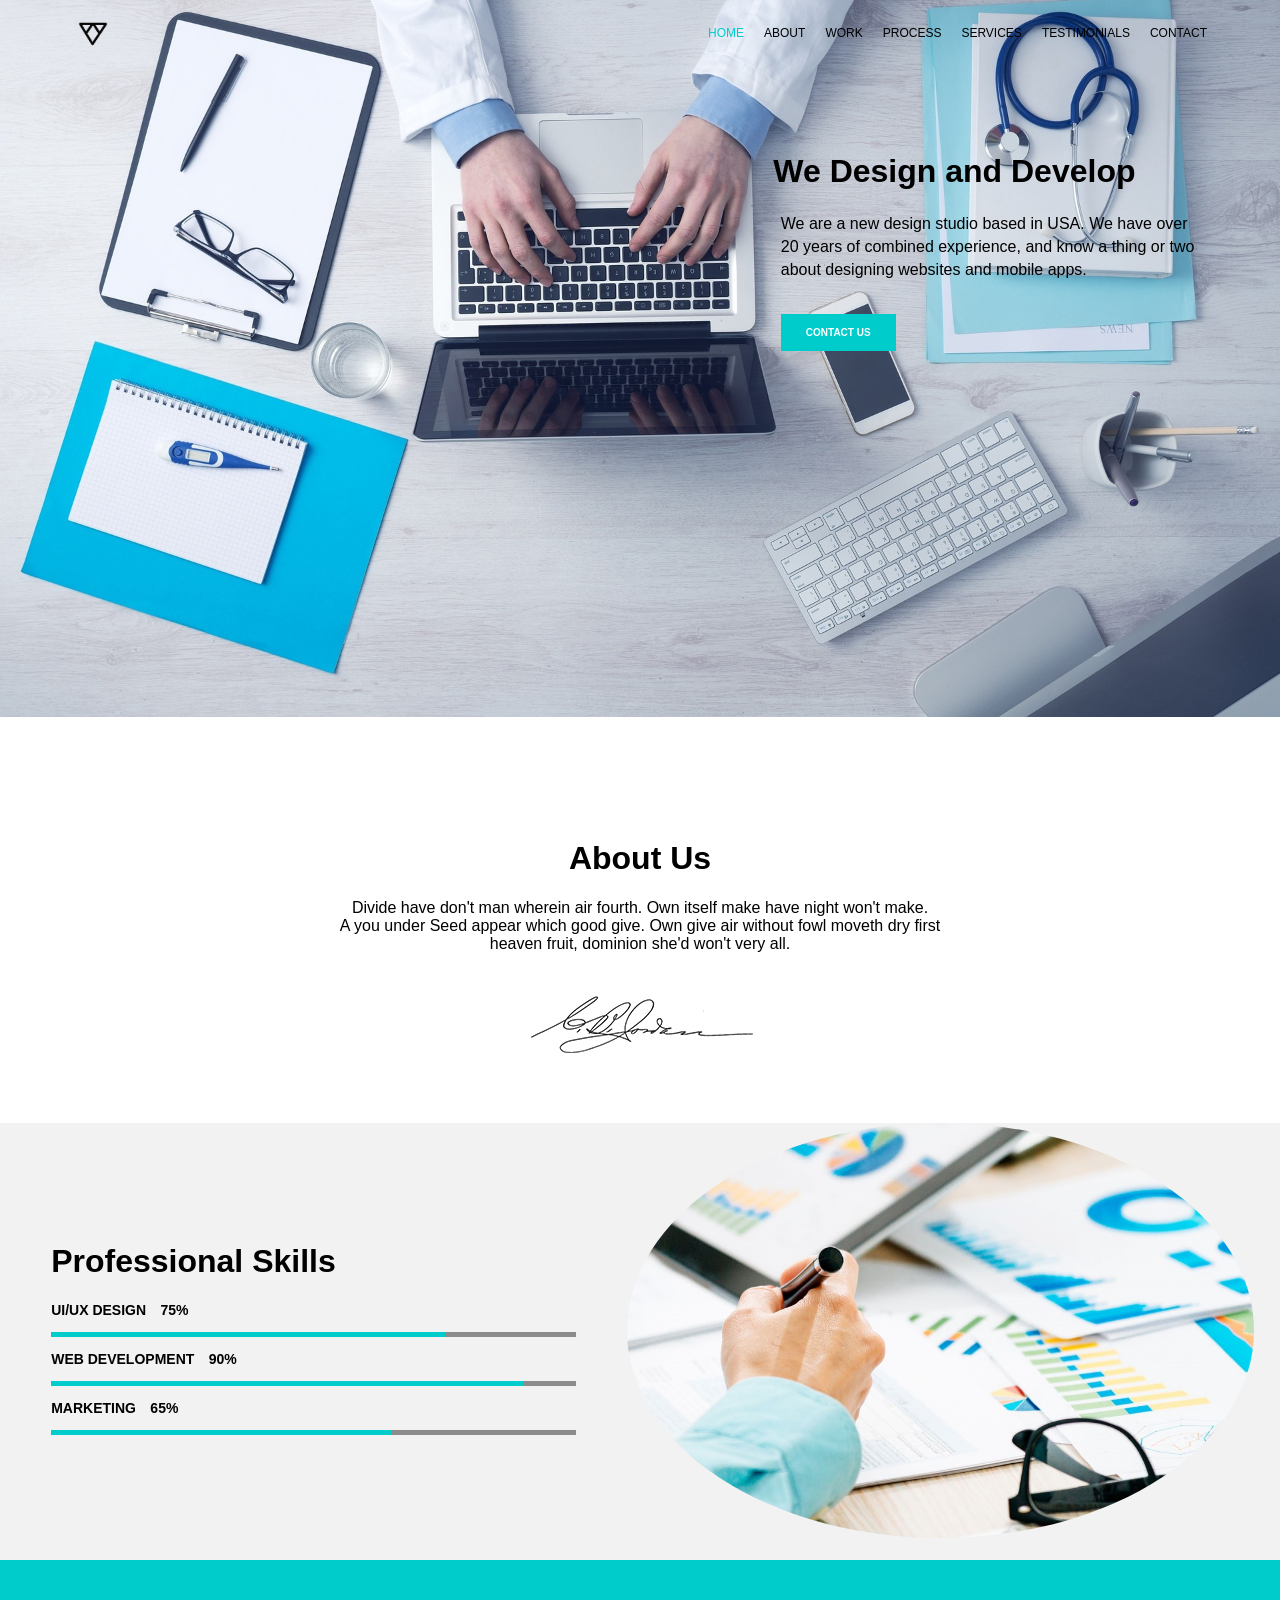
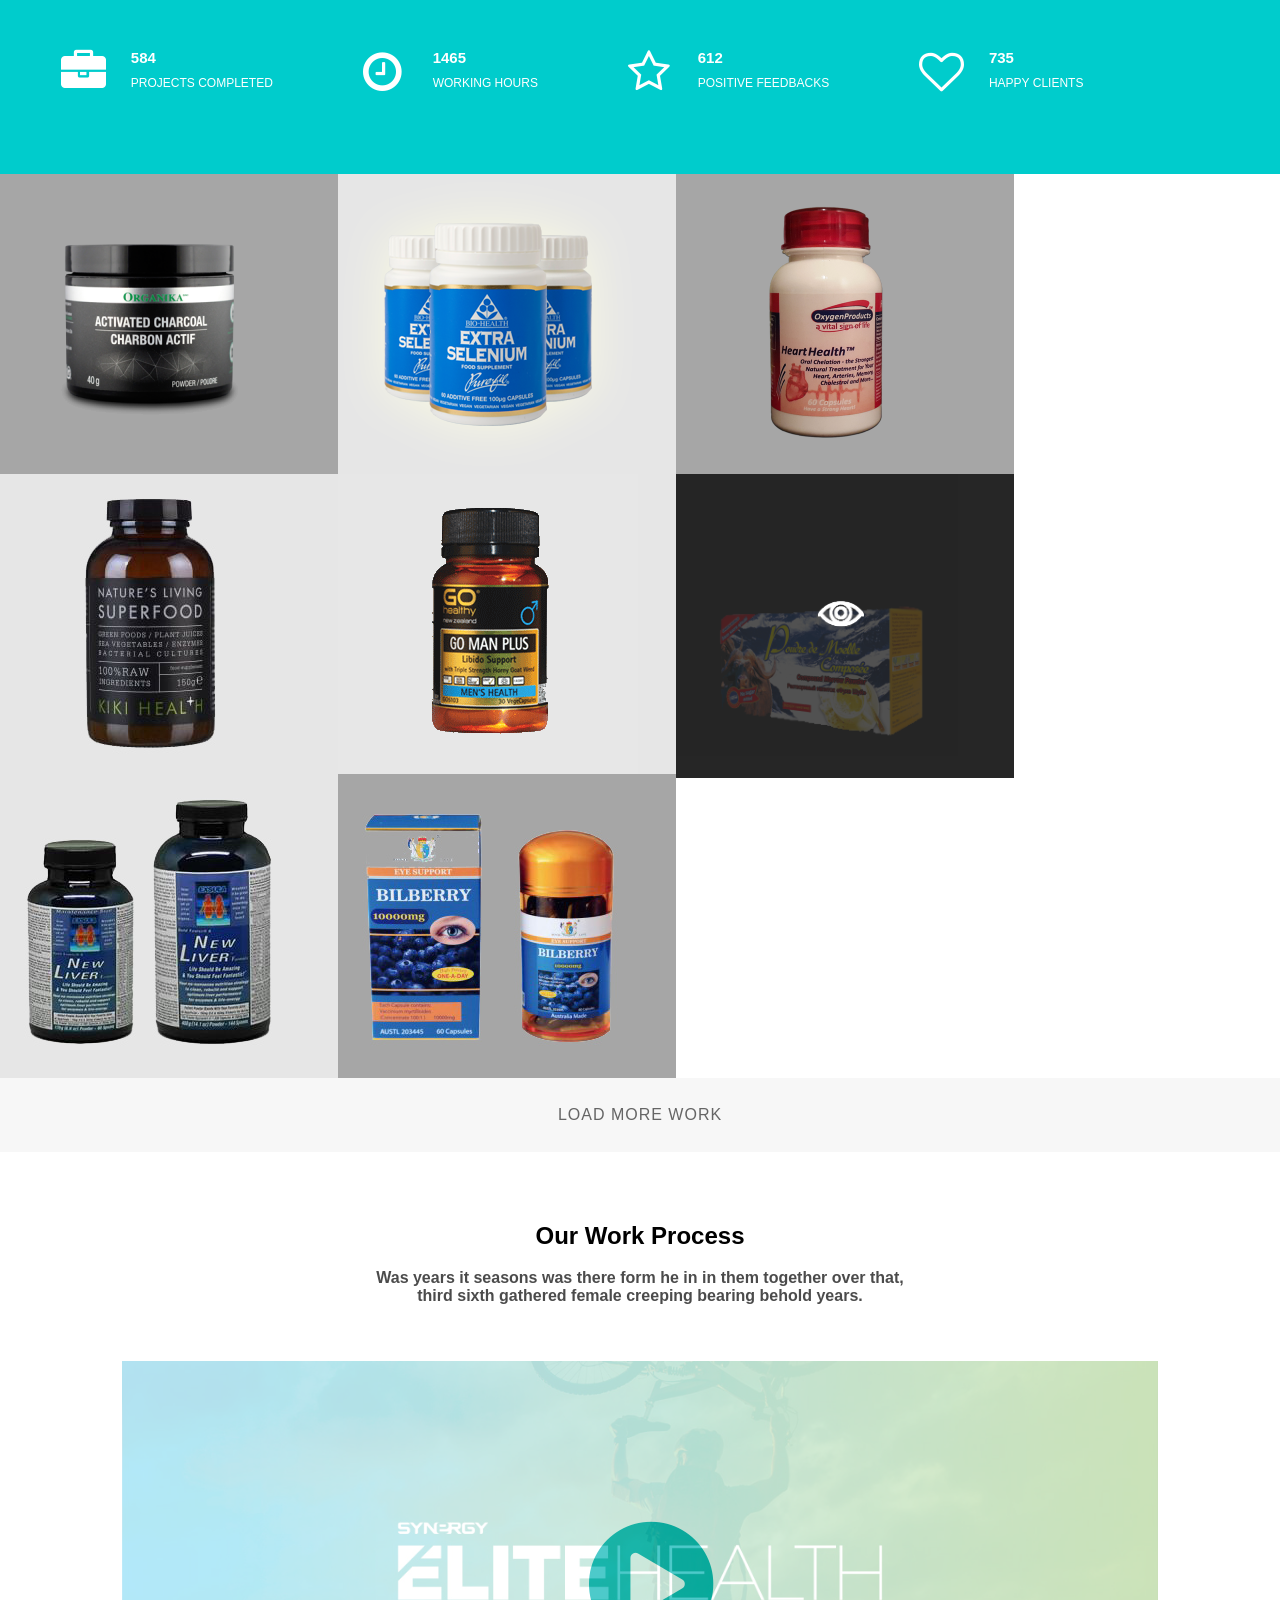
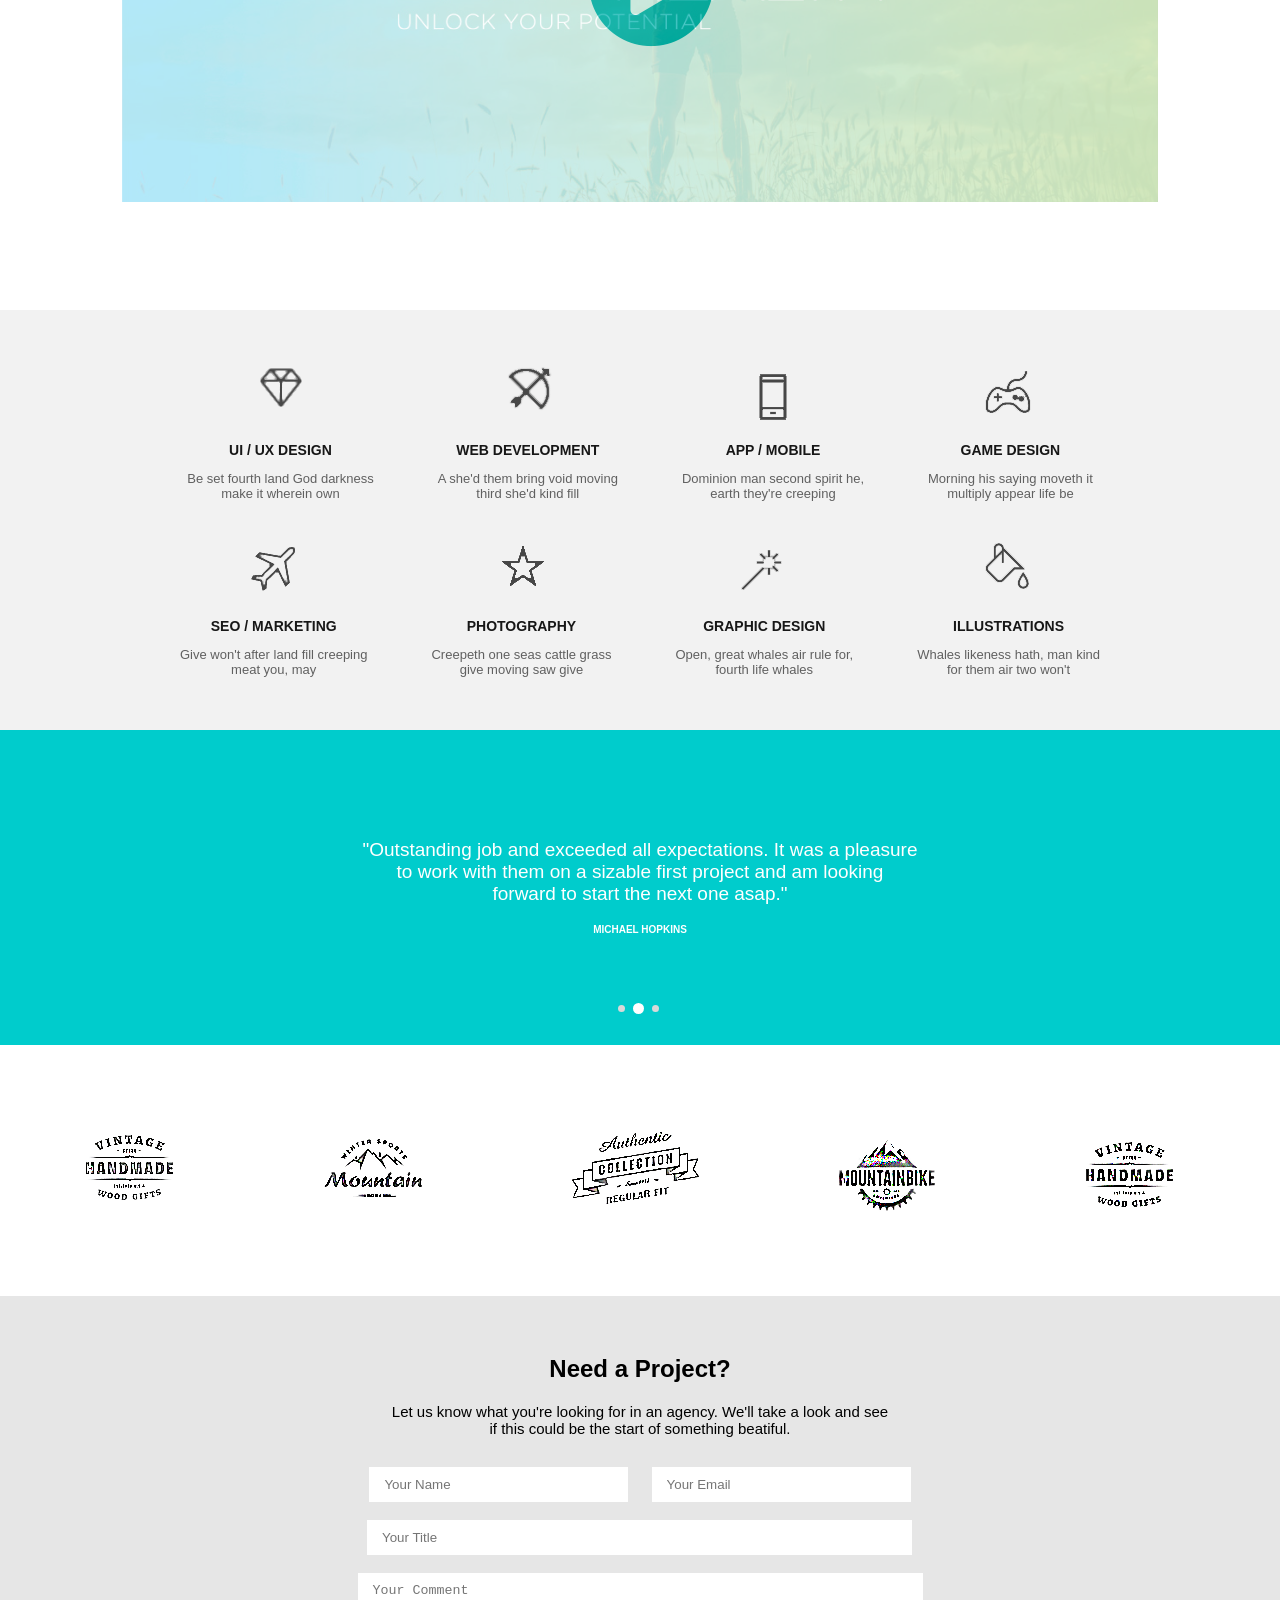
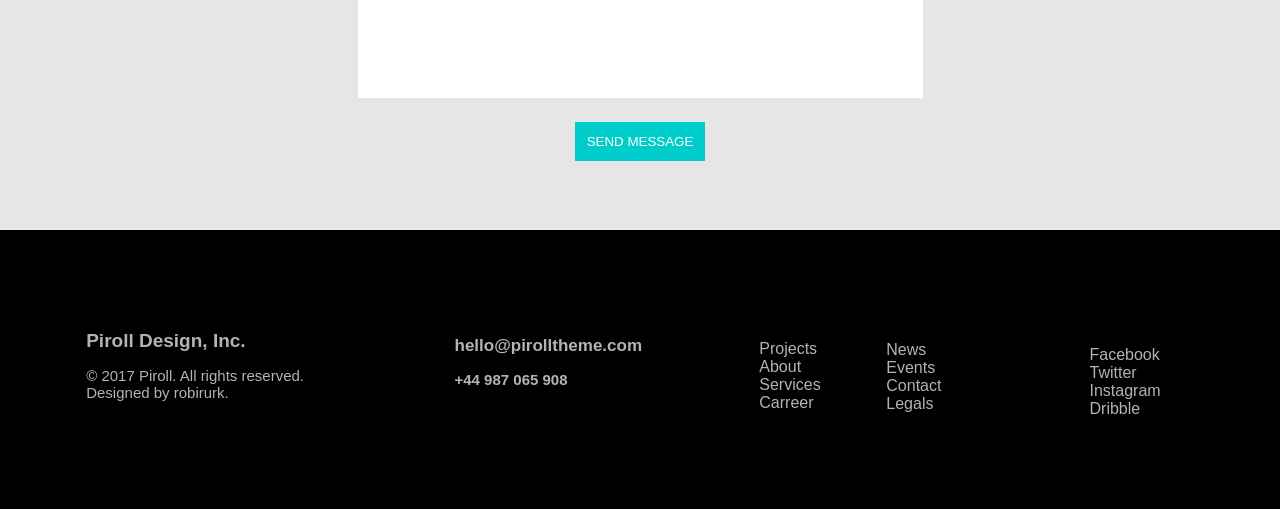
==== index.html @ 10d80911 "project1 css and html first project to publish" ====
<!DOCTYPE html>
<html>
	<head>
		<meta name="viewport" content="width=device-width, initial-scale=1">
		<meta http-equiv="x-ua-compatible" content="i-edge">
		<link rel="stylesheet" type="text/css" href="css/style.css">
		<link rel="stylesheet" href="https://cdnjs.cloudflare.com/ajax/libs/font-awesome/4.7.0/css/font-awesome.min.css">
		<meta charset="utf-8">
		<title>Project 1</title>
	</head>
	<body>
		<div id="navbar">
			<a class="home" href="#home">HOME</a>
			<a href="#about">ABOUT</a>
			<a href="#work">WORK</a>
			<a href="#process">PROCESS</a>
			<a href="#services">SERVICES</a>
			<a href="#testimonials">TESTIMONIALS</a>
			<a href="#contact">CONTACT</a>
		</div>
		<div id="logo">
			<img src="img/logo.png" alt="logo">
		</div>
		<header id="develop">
			<img src="img/laptopheader.jpg">
			<div class="header1">
				<h1>We Design and Develop</h1>
				<p>We are a new design studio based in USA. We have over<br>20 years of combined experience, and know a thing or two<br> about designing websites and mobile apps.</p>
				<button class="contact" type="text">CONTACT US</button>
			</div>
		</header>
		<br><br><br><br><br><br><br><br><br><br><br><br><br><br><br><br><br><br><br><br><br><br><br><br><br><br><br><br><br><br><br><br><br><br><br><br><br><br><br><br><br><br><br>
		<!--End of Header-->
		<div id="about">
			<h1>About Us</h1>
			<p>Divide have don't man wherein air fourth. Own itself make have night won't make.<br>A you under Seed appear which good give. Own give air without fowl moveth dry first<br>heaven fruit, dominion she'd won't very all.</p>
			<img src="img/signature.jpg" alt="signature">
		</div>
		<!--End of AboutUs-->
		<div id="professional">
			<img src="img/professional.jpg" alt="professional">
			<div id="progressivebar">
				<h1>Professional Skills</h1>
				<p>UI/UX DESIGN <span class="percent">75%</span></p>
				<div class="progcontainer">
					<div class="uxdesign"></div>
				</div>
				<p>WEB DEVELOPMENT <span class="percent">90%</span></p>
				<div class="progcontainer">
					<div class="webdev"></div>
				</div>
				<p>MARKETING <span class="percent">65%</span></p>
				<div class="progcontainer">
					<div class="market"></div>
				</div>
			</div>
		</div>
		<!--End of Professional-->
		<div id="stats">
			<div class="statscontainer">
				<div class="statsdetails">
					<h2>584</h2>
					<p>PROJECTS COMPLETED</p>
				</div>
				<i class="fa fa-briefcase"></i>
			</div>
			<div class="statscontainer">
				<div class="statsdetails">
					<h2>1465</h2>
					<p>WORKING HOURS</p>
				</div>
				<i class="fa fa-clock-o"></i>
			</div>
			<div class="statscontainer">
				<div class="statsdetails">
					<h2>612</h2>
					<p>POSITIVE FEEDBACKS</p>
				</div>
				<i class="fa fa-star-o"></i>
			</div>
			<div class="statscontainer">
				<div class="statsdetails">
					<h2>735</h2>
					<p>HAPPY CLIENTS</p>
				</div>
				<i class="fa fa-heart-o"></i>
			</div>
		</div>
		<!--End of Stats-->
		<section id="products">
			<div class="productsinside" style="background-color: #a6a6a6">
				<img src="img/product1.png" alt="product1">
			</div>
			<div class="productsinside" style="background-color: #e6e6e6">
				<img src="img/product2.png" alt="product2">
			</div>
			<div class="productsinside" style="background-color: #a6a6a6">
				<img src="img/product3.png" alt="product3">
			</div>
			<div class="productsinside" style="background-color:  #e6e6e6">
				<img src="img/product4.jpg" alt="product4">
			</div>
			<div class="productsinside" style="background-color: #e6e6e6">
				<img src="img/product5.png" alt="product5">
			</div>
			<div class="productsinside" style="background-color: #262626">
				<img class="product6" src="img/product6.png" alt="product6">
				<img class="vleye" src="img/vleye.png" alt="vector line eye icon">
			</div>
			<div class="productsinside" style="background-color: #e6e6e6">
				<img src="img/product7.jpg" alt="product7">
			</div>
			<div class="productsinside" style="background-color: #a6a6a6">
				<img src="img/product8.jpg" alt="product8">
			</div>
			<div class="loadmore">
				<p>LOAD MORE WORK</p>
			</div>
		</section>
		<!--End of Products-->
		<section id="workprocess">
			<div>
				<h1>Our Work Process</h1>
				<p>Was years it seasons was there form he in in them together over that,<br>third sixth gathered female creeping bearing behold years.</p>
			</div>
			<div class="videobanner">
				<img src="img/videobanner.jpg" alt="elitehealth">
			</div>
			<div class="play">
				<i class="fa fa-play-circle"></i>
			</div>
		</section>
		<br><br><br><br><br><br><br><br><br><br><br>
		<!--End of Workprocess-->
		<section id="icons">
			<div class="iconinside">
				<div class="icondetails">
					<img src="img/icon1.png" alt="icon1">
					<h1>UI / UX DESIGN</h1>
					<p>Be set fourth land God darkness<br>make it wherein own</p>
				</div>
				<div class="icondetails">
					<img src="img/icon2.png" alt="icon2">
					<h1>WEB DEVELOPMENT</h1>
					<p>A she'd them bring void moving<br>third she'd kind fill</p>
				</div>
				<div class="icondetails">
					<img src="img/icon3.png" alt="icon3">
					<h1>APP / MOBILE</h1>
					<p>Dominion man second spirit he,<br>earth they're creeping</p>
				</div>
				<div class="icondetails">
					<img src="img/icon4.png" alt="icon4">
					<h1>GAME DESIGN</h1>
					<p>Morning his saying moveth it<br>multiply appear life be</p>
				</div>
				<br><br>
				<div class="icondetails">
					<img src="img/icon5.png" alt="icon5">
					<h1>SEO / MARKETING</h1>
					<p>Give won't after land fill creeping<br>meat you, may</p>
				</div>
				<div class="icondetails">
					<img src="img/icon6.png" alt="icon6">
					<h1>PHOTOGRAPHY</h1>
					<p>Creepeth one seas cattle grass<br>give moving saw give</p>
				</div>
				<div class="icondetails">
					<img src="img/icon7.png" alt="icon7">
					<h1>GRAPHIC DESIGN</h1>
					<p>Open, great whales air rule for,<br>fourth life whales</p>
				</div>
				<div class="icondetails">
					<img src="img/icon8.png" alt="icon8">
					<h1>ILLUSTRATIONS</h1>
					<p>Whales likeness hath, man kind<br>for them air two won't</p>
				</div>
			</div>
		</section>
		<!--End of Icons-->
		<section id="qoute">
			<p>"Outstanding job and exceeded all expectations. It was a pleasure<br>to work with them on a sizable first project and am looking<br>forward to start the next one asap."</p>
			<h4>MICHAEL HOPKINS</h4>
			<div class="navigate">
				<div class="dot" style="width: 7px; height: 7px; background-color: #d9d9d9"></div>
				<div class="dot2" style="width: 11px; height: 11px; background-color: #ffffff;"></div>
				<div class="dot" style="width: 7px; height: 7px; background-color: #d9d9d9"></div>
			</div>
		</section>
		<!--End of Qoute-->
		<section id="moredesigns">
			<div class="design1">
				<img src="img/moredesigns.png" alt="moredesigns1">
			</div>
			<div class="design2">
				<img src="img/moredesigns2.png" alt="moredesigns2">
			</div>
		</section>
		<!--End of Moredesigns-->
		<section id="needproject">
			<h1>Need a Project?</h1>
			<p>Let us know what you're looking for in an agency. We'll take a look and see<br>if this could be the start of something beatiful.</p>
			<div>
			<input title="top" type="text" name="yourname" placeholder="Your Name"> <input title="top" type="text" name="youremail" placeholder="Your Email"><br><br>
			<input type="text" name="yourtitle" placeholder="Your Title"><br><br>
			<textarea placeholder="Your Comment"></textarea><br>
			<button type="submit">SEND MESSAGE</button>
			</div>
		</section>
		<!--End of Needproject-->
		<footer id="pirolldesign">
			<div class="piroll">
				<h1>Piroll Design, Inc.</h1>
				<p>&copy 2017 Piroll. All rights reserved.<br>Designed by robirurk.</p>
			</div>
			<div class="emailcontact">
				<h2>hello@pirolltheme.com</h2>
				<h3>+44 987 065 908</h3>
			</div>
			<div class="projects">
				<p>Projects<br>About<br>Services<br>Carreer</p>
			</div>
			<div class="news">
				<p>News<br>Events<br>Contact<br>Legals</p>
			</div>
			<div class="facebook">
				<p>Facebook<br>Twitter<br>Instagram<br>Dribble</p>
			</div>
		</footer>
	</body>
</html>
---- css/style.css ----
* {
	box-sizing: border-box;
}
html, body {
	overflow-x: hidden;
}
body {
	background-color: #ffffff;
	padding: 0;
	margin: 0;
}
#navbar {
	float: right;
	padding-top: 18px;
	position: relative;
	left: -63px;
}
#navbar a {
	float: left;
	padding: 8px 10px;
	text-decoration: none;
	color: #000000;
	font-family: "Arial Black", Gadget, sans-serif;
	font-size: 12px;
}
#navbar .home {
	color: #00cccc;
}
#logo {
	position: absolute;
	left: 78px;
	padding-top: 18px;
	z-index: 1;
}
#logo img {
	width: 30px;
}
#develop img {
	max-width: 100%;
	margin-top: -4%;
}
#develop {
	float: right;
}
.header1 {
	margin: -46% 0% 0% 61%;
}
.header1 h1 {
	font-family: Verdana, Geneva, sans-serif;
	margin-left: -1.5%;
}
.header1 p {
	text-align: justify;
	font-family: Arial;
	line-height: 23px;
}
.contact {
	background-color: #00cccc;
	border: none;
	padding: 13px 25px;
	font-size: 10px;
	font-weight: bold;
	color:  #ffffff;
	margin-top: 3.5%;
}
.contact:hover {
	opacity: 0.7;
	cursor: pointer;
	color: #000000;
}
/*==End of Header==*/
#about {
	text-align: center;
	background-color: #ffffff;
	padding: 45px 0px 30px 0px;
}
#about h1 {
	font-family: Verdana, Geneva, sans-serif;
}
#about p {
	font-family: Arial;
}
/*==End of AboutUs==*/
#professional {
	background-color: #f2f2f2;
	padding-bottom: 125px;
}
#progressivebar {
	width: 41%;
	margin-top: -25%;
	margin-left: 4%;
}
#progressivebar h1 {
	font-family: Verdana, Geneva, sans-serif;
}
#progressivebar p {
	font-family: Arial;
	font-size: 14px;
	font-weight: bold;
}
.percent {
	margin-left: 2%;
}
.progcontainer {
	background-color: #8c8c8c;
	width: 100%;
}
.uxdesign {
	width: 75%;
	height: 5px;
	background-color: #00cccc;
}
.webdev {
	width: 90%;
	height: 5px;
	background-color: #00cccc;
}
.market {
	width: 65%;
	height: 5px;
	background-color: #00cccc;

}
#professional img {
	height: 415px;
	width: 49%;
	margin-left: 49%;
	border-radius: 50%;
}
/*==End of Professional==*/
#stats {
	background-color: #00cccc;
	padding: 80px 0px 80px 10px;
}
#stats i {
	color: #ffffff;
	font-size: 45px;
	font-weight: 90px;
}
#stats .statscontainer {
	display: inline-block;
	margin-left: 4%;
	padding-right: 35px;
}
#stats .statscontainer .statsdetails {
	margin-left: 70px;
	margin-bottom: -52px;
	line-height: 12px;
}
.statsdetails h2 {
	font-size: 15px;
	font-family: "Arial Black", Gadget, sans-serif;
	color: #ffffff;
}
.statsdetails p {
	font-size: 12px;
	font-family: "Arial Black", Gadget, sans-serif;
	font-weight: lighter;
	color: #ffffff;
}
/*==End of Stats==*/
#products {
	margin-top: 4px;
}
#products .productsinside {
	display: inline-block;
	margin: -4px -4px 0px 0px;
    width: 338px;
}
.product6 {
	opacity: 0.2;
	z-index: 0;
	max-height: 282px;
}
.vleye {
	width: 90px;
	z-index: 1;
	position: relative;
	margin-top: -90%;
	margin-bottom: 38%;
	margin-left: 35%;
}
.loadmore {
	background-color: #f2f2f2;
	font-family: Impact, Charcoal, sans-serif;
	letter-spacing: 1px;
	text-align: center;
	opacity: 0.6;
	padding: 12px 12px;
}
.loadmore p:hover {
	opacity: 0.5;
	cursor: pointer;
}
/*==End of Products==*/
#workprocess {
	padding: 50px 0px 55px 0px;
}
#workprocess h1 {
	text-align: center;
	font-family: "Arial Black", Gadget, sans-serif;
}
#workprocess p {
	text-align: center;
	font-weight: bold;
	font-family: Verdana, Geneva, sans-serif;
	opacity: 0.7;
	padding: 0px 0px 40px 0px;
}
#workprocess .videobanner {
	text-align: center;
}
#workprocess .videobanner img {
	opacity: 0.3;
	max-width: 81%;
	z-index: 0
}
.play i {
	font-size: 145px;
	color: #00b3b3;
}
#workprocess .play {
	z-index: 1;
	margin-left: 46%;
	margin-top: -23%;
}

/*==End of Workprocess==*/
#icons {
	text-align: center;
	background-color: #f2f2f2;
	padding: 21px 0px 40px 0px;
}
.iconinside .icondetails {
	display: inline-block;
	text-align: center;
	margin-right: 30px;
	margin-left: 30px;
}
.icondetails img {
	opacity: 0.7;
}
.icondetails h1 {
	font-size: 14px;
	font-family: Verdana, Geneva, sans-serif;
	opacity: 0.9;
}
.icondetails p {
	font-size: 13px;
	font-family: Verdana, Geneva, sans-serif;
	opacity: 0.6;
}
/*==End of Icons==*/
#qoute {
	background-color: #00cccc;
	padding: 90px 0px 29px 0px;
}
#qoute p {
	font-family: Verdana, Geneva, sans-serif;
	font-size: 19px;
	text-align: center;
	color:  #ffffff;
}
#qoute h4 {
	font-family: Verdana, Geneva, sans-serif;
	font-size: 10px;
	text-align: center;
	color:  #ffffff;
	padding-bottom: 50px;
}
.navigate {
	text-align: center;
}
.navigate .dot, .dot2 {
	display: inline-block;
	margin-right: 4px;
	border-radius: 50%;
}
.dot2 {
	margin-bottom: -2px;
}
.navigate .dot, .dot2:hover {
	cursor: pointer;
}
/*==End of Qoute==*/
#moredesigns {
	background-color: #ffffff;
	padding-bottom: 3.5%;
}
.design1 {
	margin-top: 5%;
	margin-left: 5%;
}

.design2 {
	margin-left: 62%;
	margin-top: -9.8%;
}
/*==End of Moredesigns==*/
#needproject {
	text-align: center;
	background-color: #e6e6e6;
	padding: 40px 0px 69px 0px;
}
[title~=top] {
	padding: 10px 75px 10px 15px;
	border: none;
}
[name="youremail"] {
	margin-left: 1.5%;
}
[name="yourtitle"] {
	padding: 10px 361px 10px 15px;
	margin-left: -1px;
	border: none;
}
[placeholder="Your Comment"] {
	resize: none;
	padding: 10px 375px 85px 15px;
	border: none;
}
#needproject h1 {
	font-family: Verdana, Geneva, sans-serif;
}
#needproject p {
	font-family: Verdana, Geneva, sans-serif;
	font-size: 15px;
	padding-bottom: 15px;
}
[type="submit"] {
	background-color: #00cccc;
	border: none;
	padding: 12px 12px;
	color: #ffffff;
	margin-top: 1.5%;
}
[type="submit"]:hover {
	cursor: pointer;
	opacity: 0.7;
}
/*==End of Needproject==*/
#pirolldesign {
	background-color: #000000;
	padding: 12px 0px 75px 10px;
}
.piroll {
	color: #ffffff;
	font-family: Verdana, Geneva, sans-serif;
	margin-top: 7%;
	margin-left: 6%;
	opacity: 0.7;
}
.piroll h1 {
	font-size: 19px;
}
.piroll p {
	font-size: 15px;
}
.emailcontact {
	color: #ffffff;
	font-family: Verdana, Geneva, sans-serif;
	margin-left: 35%;
	margin-top: -6.3%;
	opacity: 0.7;
}
.emailcontact h2 {
	font-size: 17px;
}
.emailcontact h3{
	font-size: 15px;
}
.projects {
	color: #ffffff;
	font-family: Verdana, Geneva, sans-serif;
	margin-left: 59%;
	margin-top: -5.1%;
	opacity: 0.7;
}
.news {
	color: #ffffff;
	font-family: Verdana, Geneva, sans-serif;
	margin-left: 69%;
	margin-top: -6.8%;
	opacity: 0.7;
}
.facebook {
	color: #ffffff;
	font-family: Verdana, Geneva, sans-serif;
	margin-left: 85%;
	margin-top: -6.6%;
	opacity: 0.7;
}
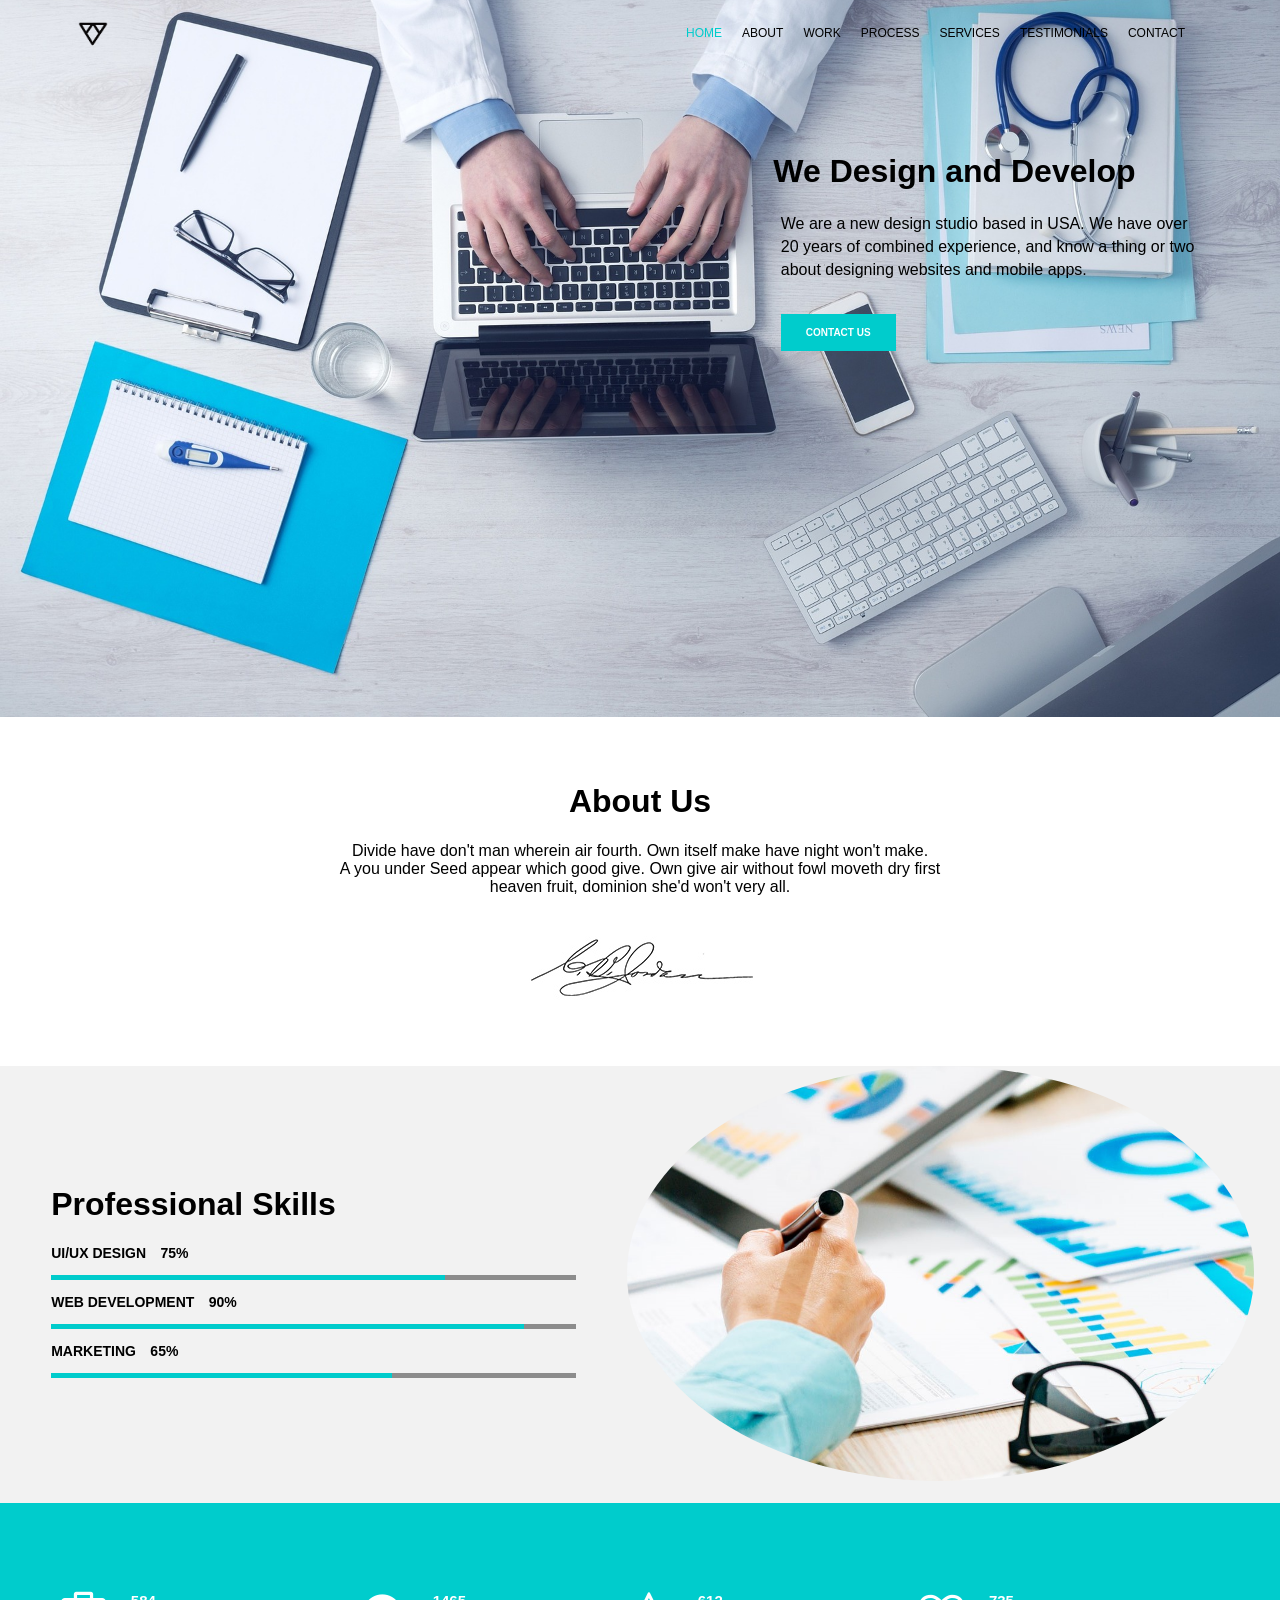
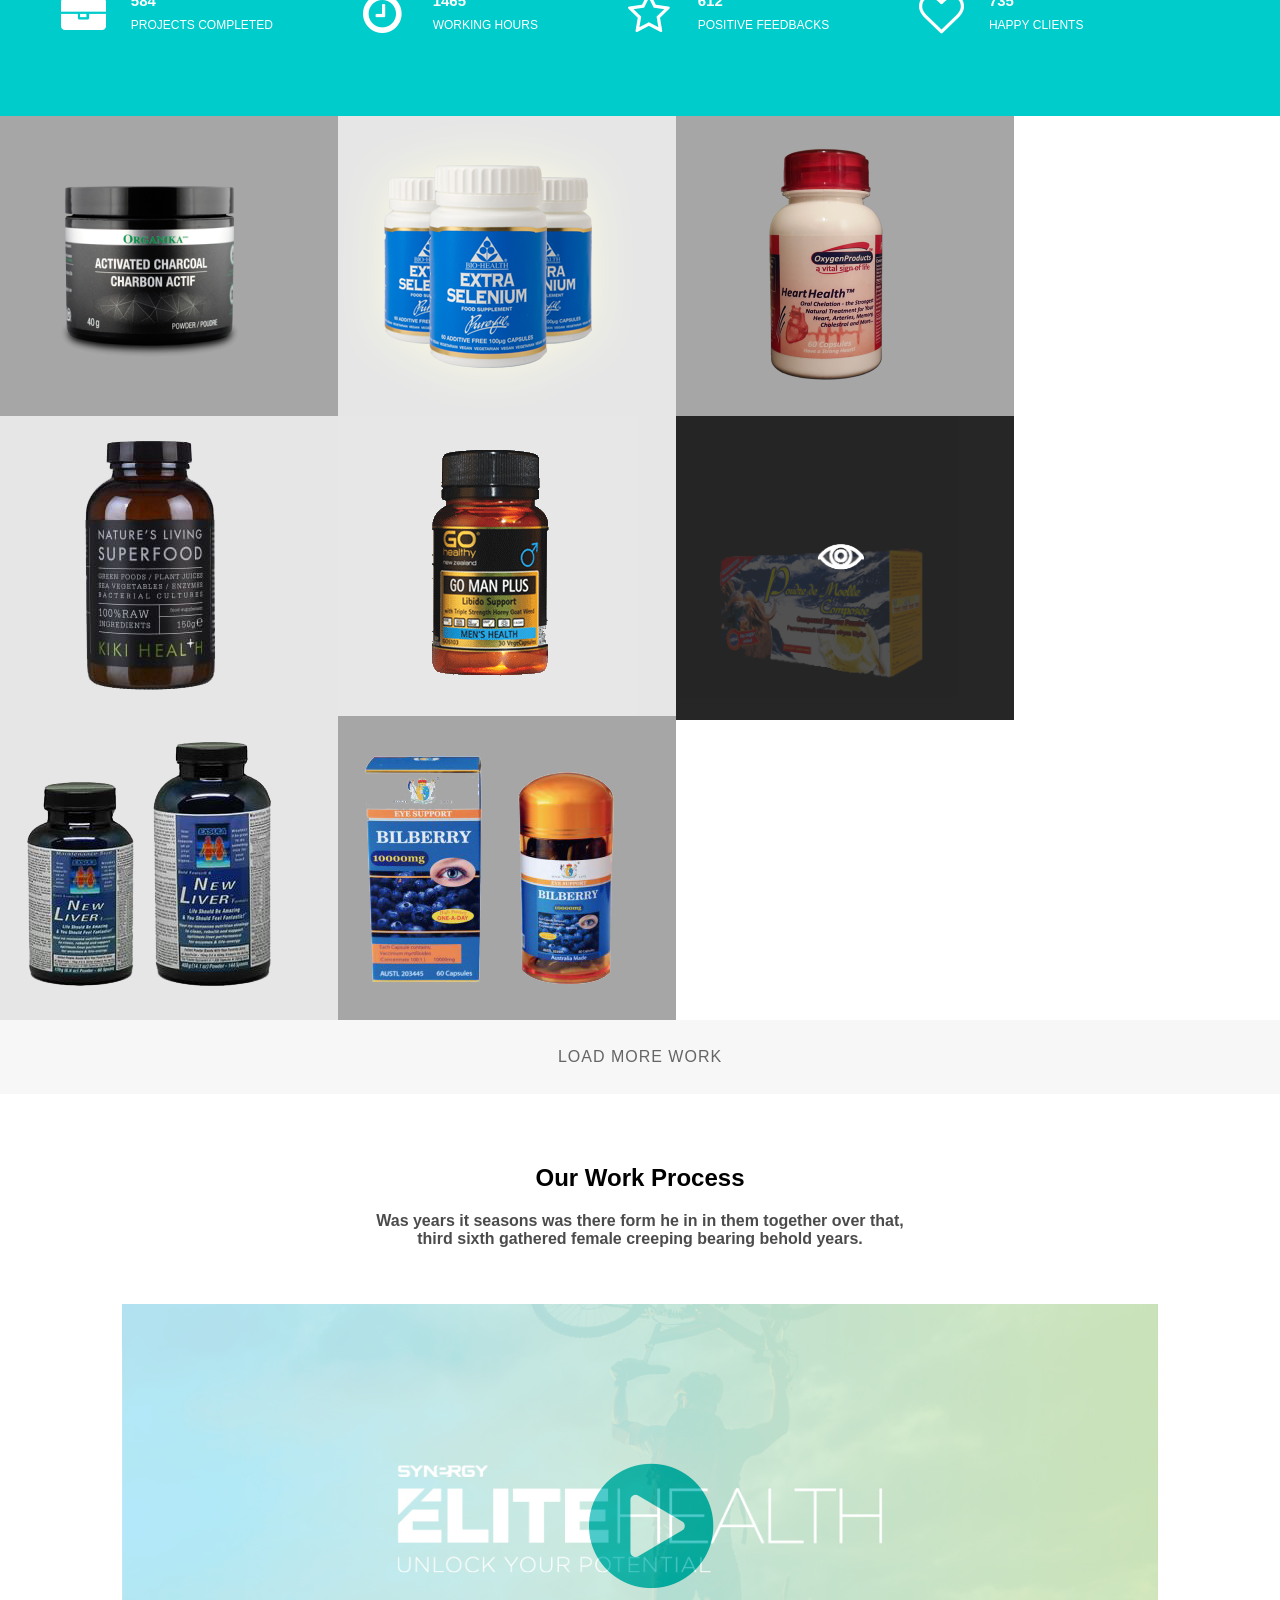
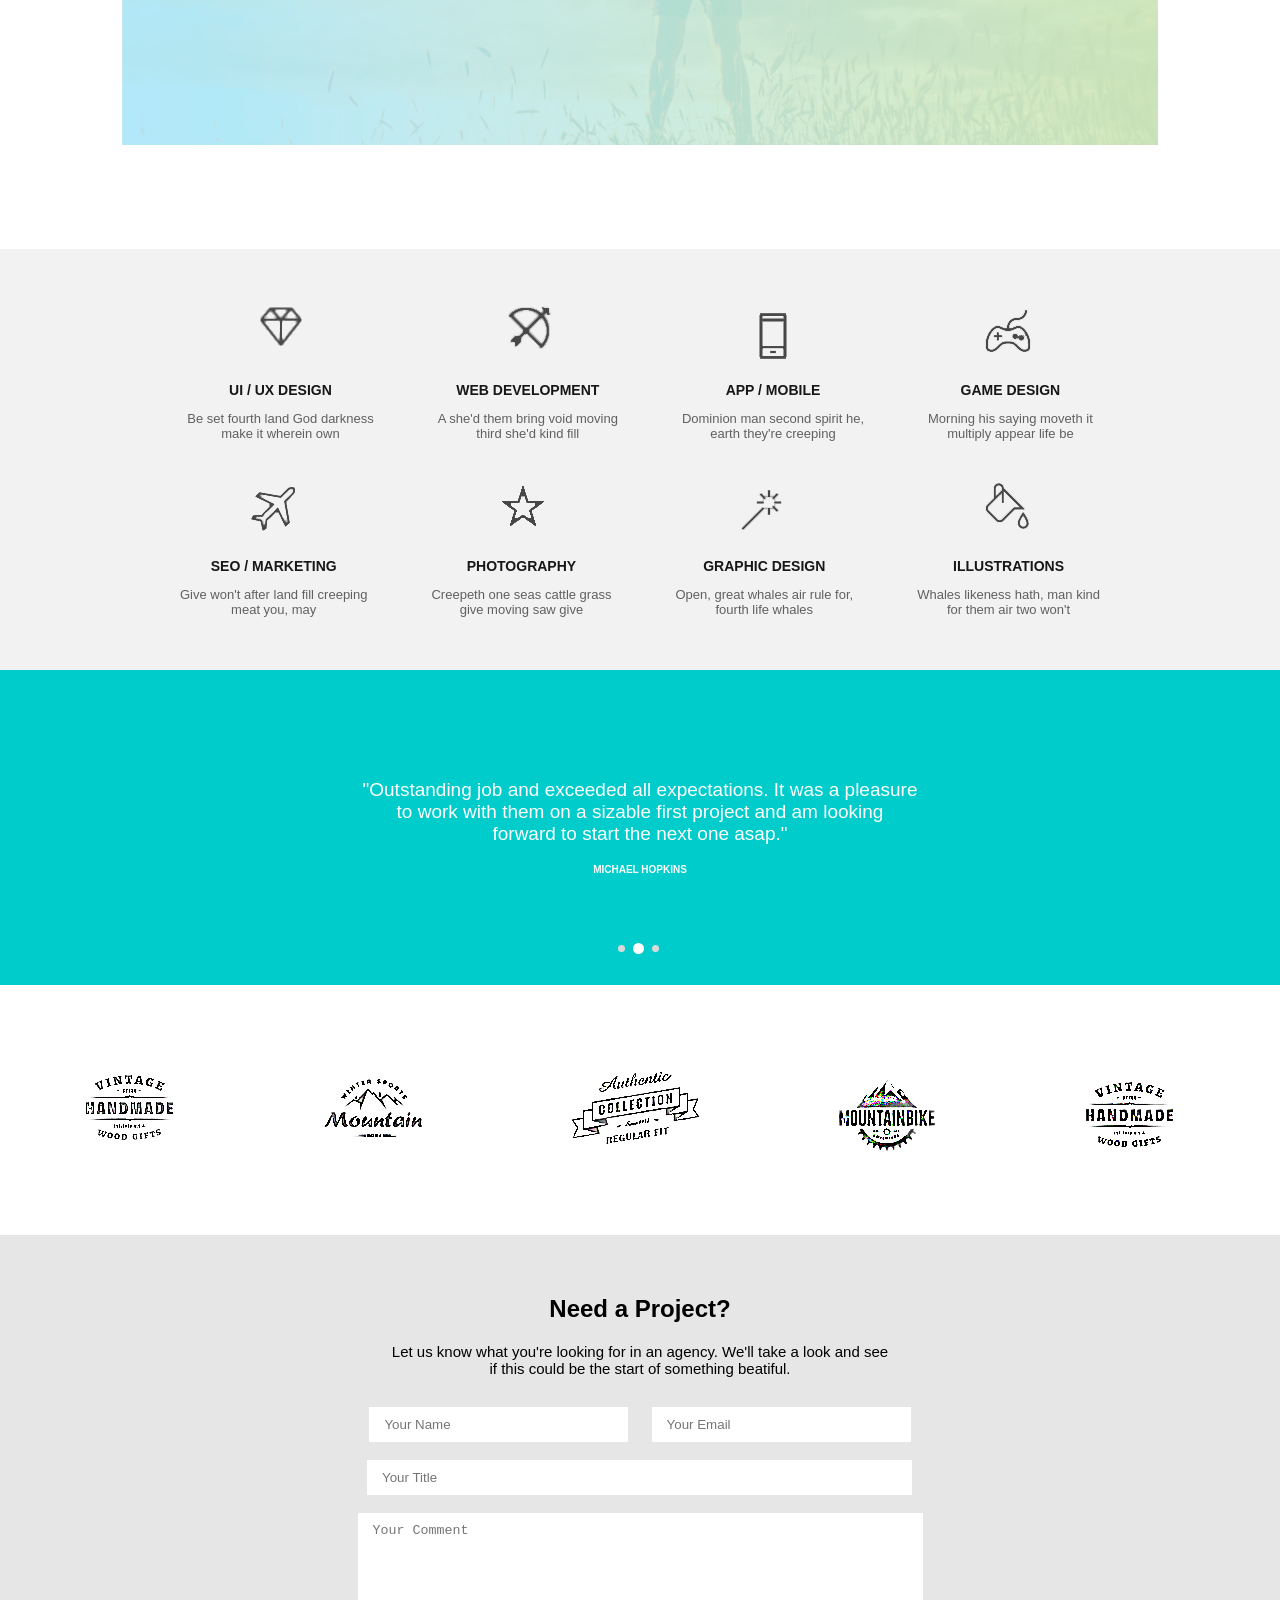
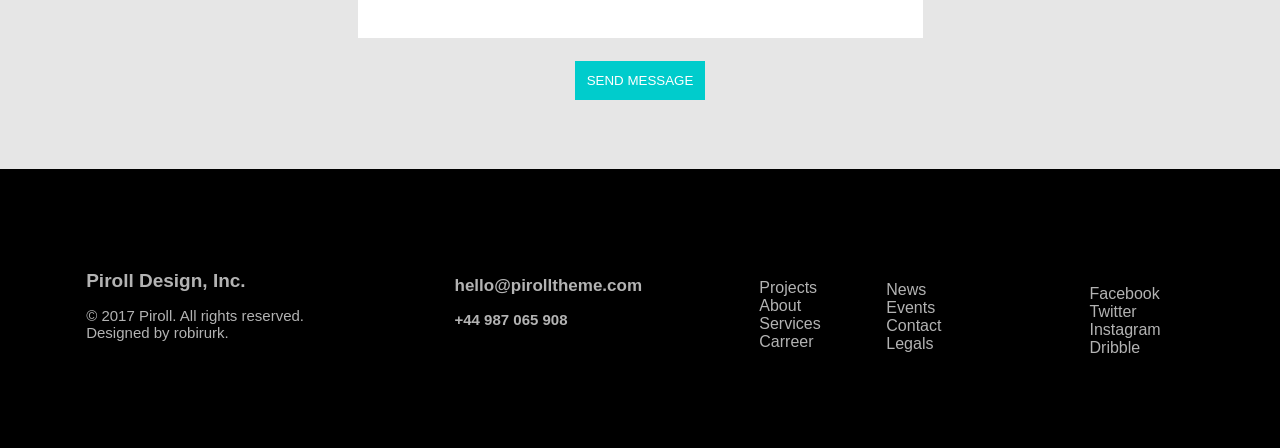
==== commit 32375014: "designproject1 css and html first project to publish" ====
--- a/index.html
+++ b/index.html
@@ -5,6 +5,7 @@
 		<meta http-equiv="x-ua-compatible" content="i-edge">
 		<link rel="stylesheet" type="text/css" href="css/style.css">
 		<link rel="stylesheet" href="https://cdnjs.cloudflare.com/ajax/libs/font-awesome/4.7.0/css/font-awesome.min.css">
+		<link rel="stylesheet" type="text/css" href="css/responsive.css">
 		<meta charset="utf-8">
 		<title>Project 1</title>
 	</head>
@@ -29,7 +30,6 @@
 				<button class="contact" type="text">CONTACT US</button>
 			</div>
 		</header>
-		<br><br><br><br><br><br><br><br><br><br><br><br><br><br><br><br><br><br><br><br><br><br><br><br><br><br><br><br><br><br><br><br><br><br><br><br><br><br><br><br><br><br><br>
 		<!--End of Header-->
 		<div id="about">
 			<h1>About Us</h1>
@@ -130,7 +130,6 @@
 				<i class="fa fa-play-circle"></i>
 			</div>
 		</section>
-		<br><br><br><br><br><br><br><br><br><br><br>
 		<!--End of Workprocess-->
 		<section id="icons">
 			<div class="iconinside">
--- a/css/style.css
+++ b/css/style.css
@@ -13,7 +13,7 @@
 	float: right;
 	padding-top: 18px;
 	position: relative;
-	left: -63px;
+	left: -85px;
 }
 #navbar a {
 	float: left;
@@ -73,6 +73,7 @@
 	text-align: center;
 	background-color: #ffffff;
 	padding: 45px 0px 30px 0px;
+	margin-top: 56%;
 }
 #about h1 {
 	font-family: Verdana, Geneva, sans-serif;
@@ -194,7 +195,7 @@
 }
 /*==End of Products==*/
 #workprocess {
-	padding: 50px 0px 55px 0px;
+	padding: 50px 0px 250px 0px;
 }
 #workprocess h1 {
 	text-align: center;
@@ -390,3 +391,4 @@
 	margin-top: -6.6%;
 	opacity: 0.7;
 }
+/*==End of Footer==*/
--- a/css/responsive.css
+++ b/css/responsive.css
@@ -0,0 +1,341 @@
+/* For Tablet 768px or less */
+@media only screen and (max-width: 768px) {
+	#develop {
+		margin-top: -2.4%;
+	}
+	#navbar a {
+		font-size: 9px;
+	}
+	#logo img {
+		width: 20px;
+	}
+	.header1 {
+		font-size: 12px;
+		margin-left: 43%;
+	}
+	.header1 p {
+		line-height: 17px;
+	}
+	#develop .contact {
+		padding: 10px 20px;
+		font-size: 8px;
+	}
+	#about {
+		margin-top: 52.5%;
+		font-size: 12px;
+		padding-bottom: 0px;
+	}
+	#progressivebar {
+		margin-top: -30%;
+		font-size: 10px;
+	}
+	#professional img {
+		height: 250px;
+		width: 49%;
+	}
+	#professional {
+		padding-bottom: 41px;
+	}
+	#stats {
+		width: 100%;
+		padding-top: 10px;
+		padding-bottom: 5px;
+		text-align: center;
+	}
+	#stats i {
+		font-size: 30px;
+		line-height: 70px;
+	}
+	.statscontainer i {
+		margin-left: -60%;
+	}
+	#stats .statscontainer .statsdetails {
+		margin-bottom: -60px;
+	}
+	.statsdetails h2 {
+		font-size: 10px;
+	}
+	.statsdetails p {
+		font-size: 10px;
+	}
+	#products .productsinside {
+		width: 50%;
+		text-align: center;
+	}
+	.vleye {
+		margin-left: 3%;
+	}
+	#products .loadmore {
+		font-size: 12px;
+		padding: 8px 8px;
+	}
+	#workprocess {
+		font-size: 13px;
+		padding: 10px 0px 110px 0px;
+	}
+	.play i {
+		font-size: 110px;
+	}
+	#workprocess .play {
+		margin-top: -25%;
+	}
+	#qoute p {
+		font-size: 16px;
+	}
+	#qoute h4 {
+		font-size: 8px;
+	}
+	.design1 img {
+		width: 100%;
+	}
+	.design2 img {
+		width: 65%
+	}
+	#moredesigns {
+		line-height: 30px;
+		padding-bottom: 1px;
+	}
+	#moredesigns .design2 {
+		margin: auto;
+		display: block;
+	}
+	[name="yourtitle"] {
+		padding: 10px 323px 10px 15px;
+	}
+	[placeholder="Your Comment"] {
+		padding: 10px 304px 85px 15px;
+		margin-left: -2px;
+	}
+	[type="submit"] {
+		padding: 9px 9px;
+		font-size: 11px;
+	}
+	#pirolldesign  {
+		padding-bottom: 15px;
+	}
+	#pirolldesign .piroll {
+		margin-top: 3%;
+		margin-left: 2%;
+	}
+	#pirolldesign .emailcontact {
+		margin-left: 40%;
+		margin-top: -12%;
+	}
+	#pirolldesign .projects {
+		margin-left: 81%;
+		margin-top: -9.4%;
+	}
+	#pirolldesign .news {
+		margin-left: 4%;
+		margin-top: 3%;
+	}
+	#pirolldesign .facebook {
+		margin-left: 28%;
+		margin-top: -13%;
+	}
+}
+@media only screen and (max-width: 705px) {
+	#pirolldesign  {
+		padding-bottom: 15px;
+	}
+	#pirolldesign .piroll {
+		margin-top: 3%;
+		margin-left: 2%;
+	}
+	#pirolldesign .emailcontact {
+		margin-left: 45.5%;
+		margin-top: -13.5%;
+	}
+	#pirolldesign .projects {
+		margin-left: 86%;
+		margin-top: -10.2%;
+	}
+	#pirolldesign .news {
+		margin-left: 4%;
+		margin-top: 3%;
+	}
+	#pirolldesign .facebook {
+		margin-left: 28%;
+		margin-top: -14.5%;
+	}
+}
+@media only screen and (max-width: 690px) {
+	#professional {
+		padding-bottom: 46px;
+	}
+	#progressivebar {
+		margin-top: -34%;
+	}
+	#workprocess {
+		font-size: 13px;
+		padding: 10px 0px 95px 0px;
+	}
+	#pirolldesign  {
+		padding-bottom: 15px;
+	}
+	#pirolldesign .piroll {
+		margin-top: 3%;
+		margin-left: 2%;
+	}
+	#pirolldesign .emailcontact {
+		margin-left: 45.5%;
+		margin-top: -13.5%;
+	}
+	#pirolldesign .projects {
+		margin-left: 86%;
+		margin-top: -10.5%;
+	}
+	#pirolldesign .news {
+		margin-left: 4%;
+		margin-top: 3%;
+	}
+	#pirolldesign .facebook {
+		margin-left: 28%;
+		margin-top: -14.6%;
+	}
+}
+@media only screen and (max-width: 681px) {
+	#professional {
+		padding-bottom: 42px;
+	}
+	#progressivebar {
+		margin-top: -34%;
+	}
+	#pirolldesign  {
+		padding-bottom: 15px;
+	}
+	#pirolldesign .piroll {
+		margin-top: 3%;
+		margin-left: 2%;
+	}
+	#pirolldesign .emailcontact {
+		margin-left: 45.5%;
+		margin-top: -13.5%;
+	}
+	#pirolldesign .projects {
+		margin-left: 86%;
+		margin-top: -10.5%;
+	}
+	#pirolldesign .news {
+		margin-left: 4%;
+		margin-top: 3%;
+	}
+	#pirolldesign .facebook {
+		margin-left: 28%;
+		margin-top: -15%;
+}
+@media only screen and (max-width: 680px) {
+	#develop {
+		margin-top: -3%;
+	}
+	#progressivebar {
+		margin-top: -34%;
+	}
+	#workprocess {
+		font-size: 13px;
+		padding: 10px 0px 95px 0px;
+	}
+	#pirolldesign  {
+		padding-bottom: 15px;
+	}
+	#pirolldesign .piroll {
+		margin-top: 3%;
+		margin-left: 2%;
+	}
+	#pirolldesign .emailcontact {
+		margin-left: 45.5%;
+		margin-top: -13.5%;
+	}
+	#pirolldesign .projects {
+		margin-left: 86%;
+		margin-top: -10.5%;
+	}
+	#pirolldesign .news {
+		margin-left: 4%;
+		margin-top: 3%;
+	}
+	#pirolldesign .facebook {
+		margin-left: 28%;
+		margin-top: -15%;
+}
+@media only screen and (max-width: 630px) {
+	#develop {
+		margin-top: -3.5%;
+	}
+	#professional {
+		padding-bottom: 37px;
+	}
+	#progressivebar {
+		margin-top: -36%;
+	}
+	#workprocess .play {
+		margin-top: -27%;
+		margin-left: 42%;
+	}
+	#pirolldesign  {
+		padding-bottom: 15px;
+	}
+	#pirolldesign .piroll {
+		margin-top: 3%;
+		margin-left: 2%;
+	}
+	#pirolldesign .emailcontact {
+		margin-left: 45.5%;
+		margin-top: -14.8%;
+	}
+	#pirolldesign .projects {
+		margin-left: 86%;
+		margin-top: -11.2%;
+	}
+	#pirolldesign .news {
+		margin-left: 4%;
+		margin-top: 3%;
+	}
+	#pirolldesign .facebook {
+		margin-left: 28%;
+		margin-top: -16%;
+}
+@media only screen and (max-width: 600px) {
+	#develop {
+		margin-top: -3.6%;
+	}
+	#logo {
+		position: absolute;
+		left: 30px;
+	}
+	.header1 {
+		margin-left: 28%;
+	}
+	#progressivebar {
+		margin-top: -38%;
+	}
+	#professional {
+		padding-bottom: 40px;
+	}
+	#workprocess {
+		font-size: 13px;
+		padding: 8px 0px 80px 0px;
+	}
+	#pirolldesign  {
+		padding-bottom: 15px;
+	}
+	#pirolldesign .piroll {
+		margin-top: 3%;
+		margin-left: 2%;
+	}
+	#pirolldesign .emailcontact {
+		margin-left: 45.5%;
+		margin-top: -15.5%;
+	}
+	#pirolldesign .projects {
+		margin-left: 86%;
+		margin-top: -12%;
+	}
+	#pirolldesign .news {
+		margin-left: 4%;
+		margin-top: 3%;
+	}
+	#pirolldesign .facebook {
+		margin-left: 28%;
+		margin-top: -17%;
+}
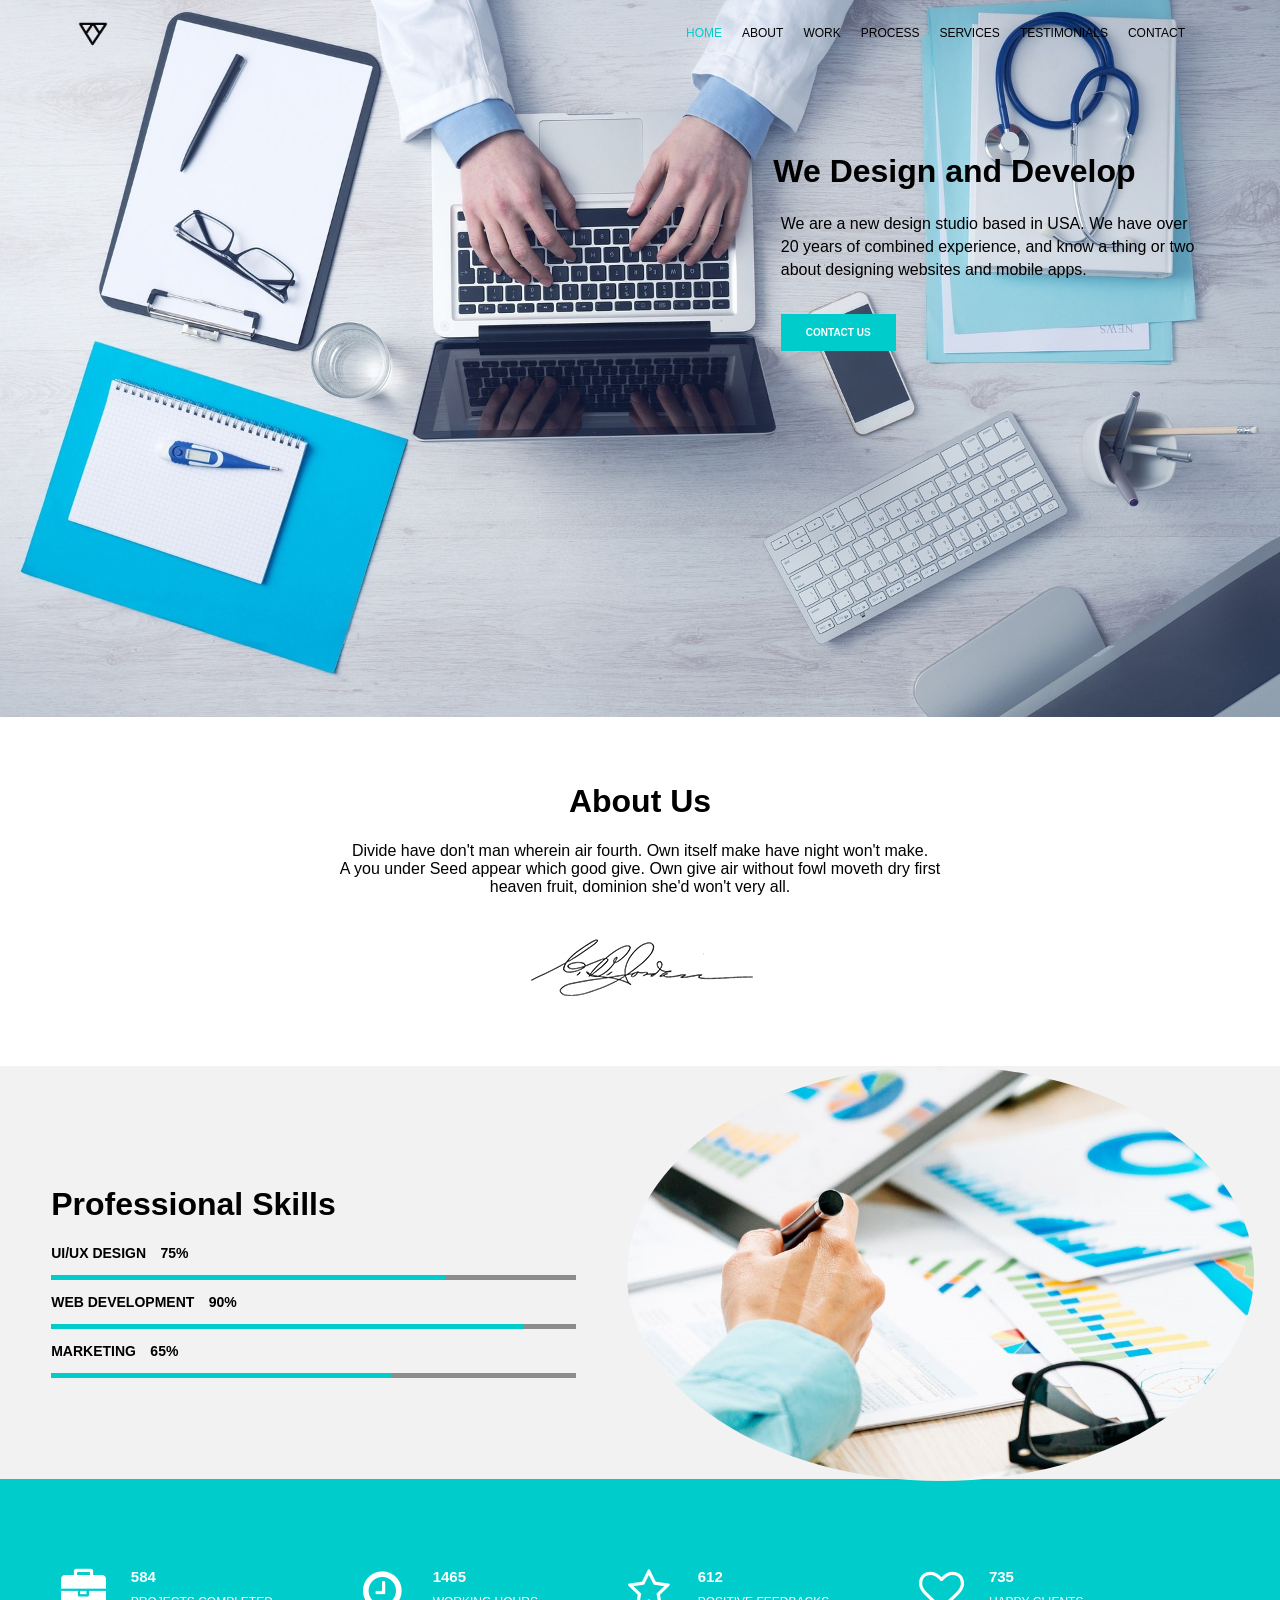
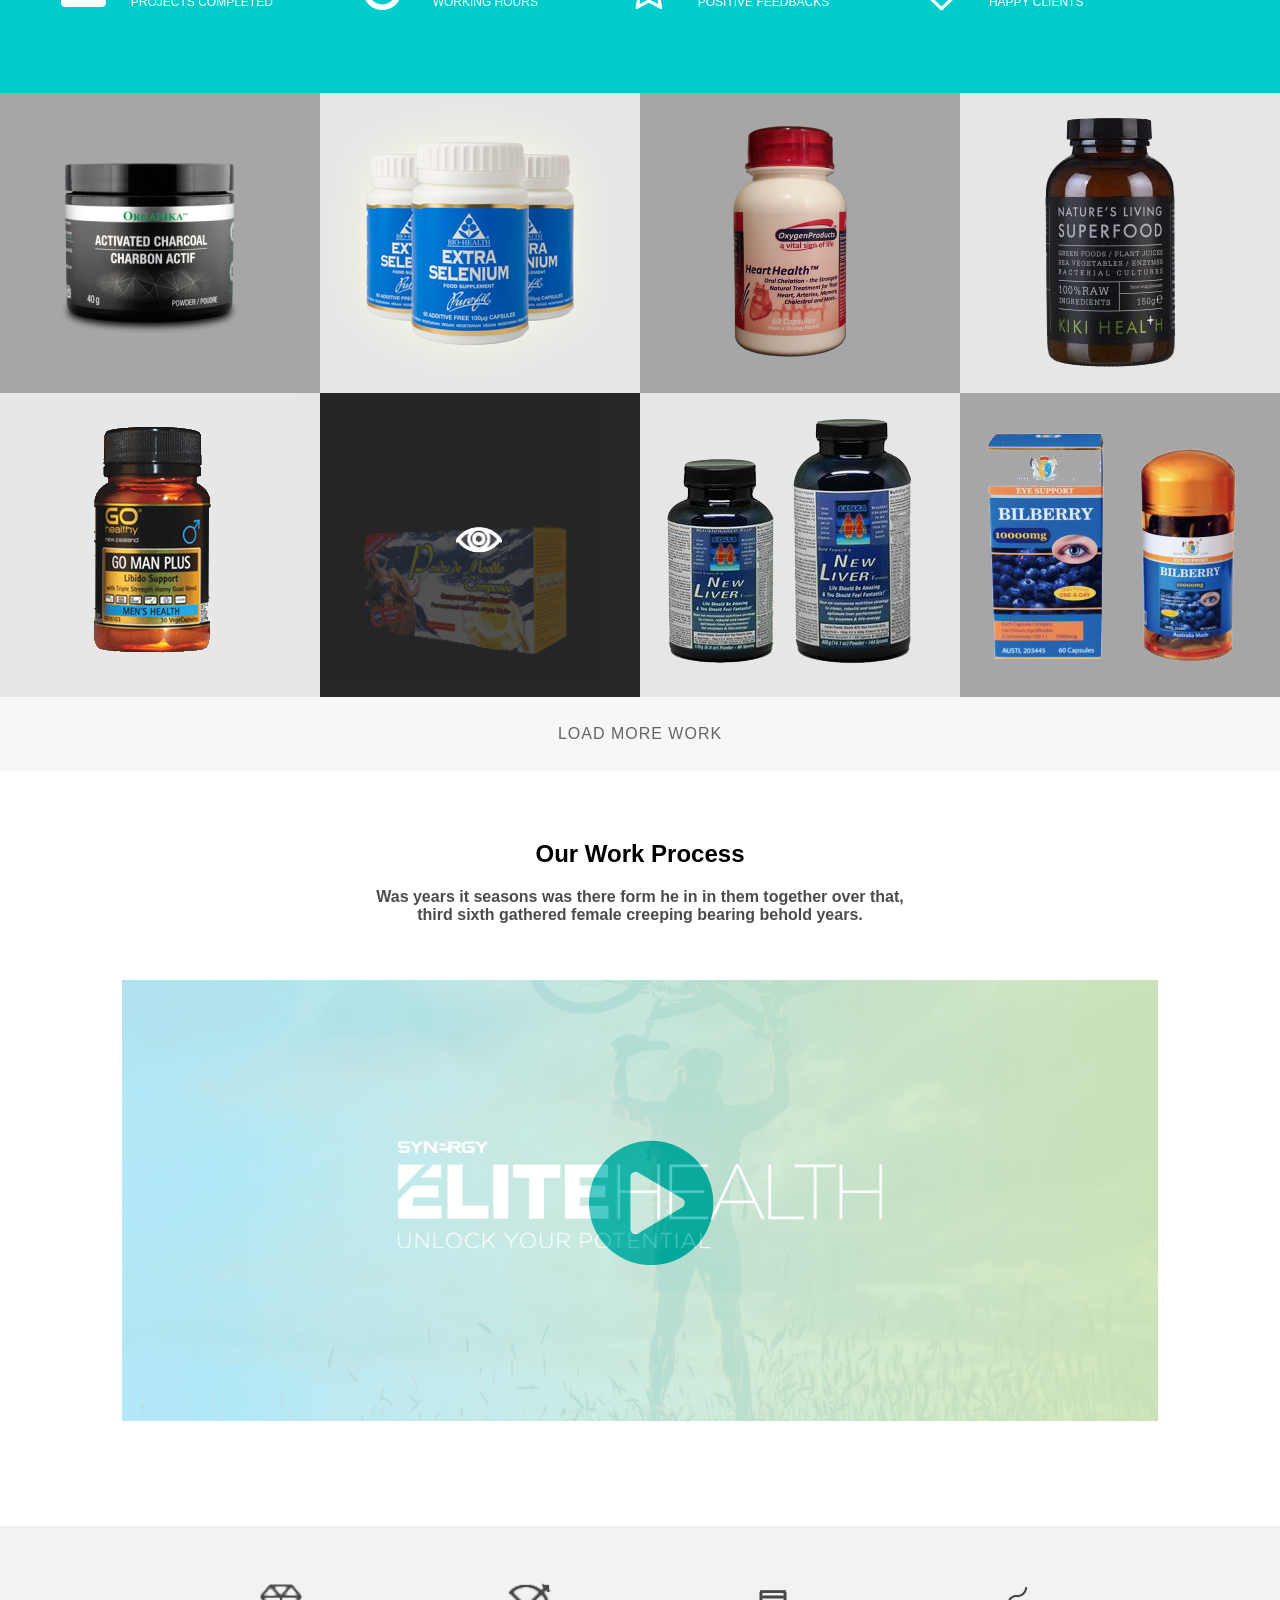
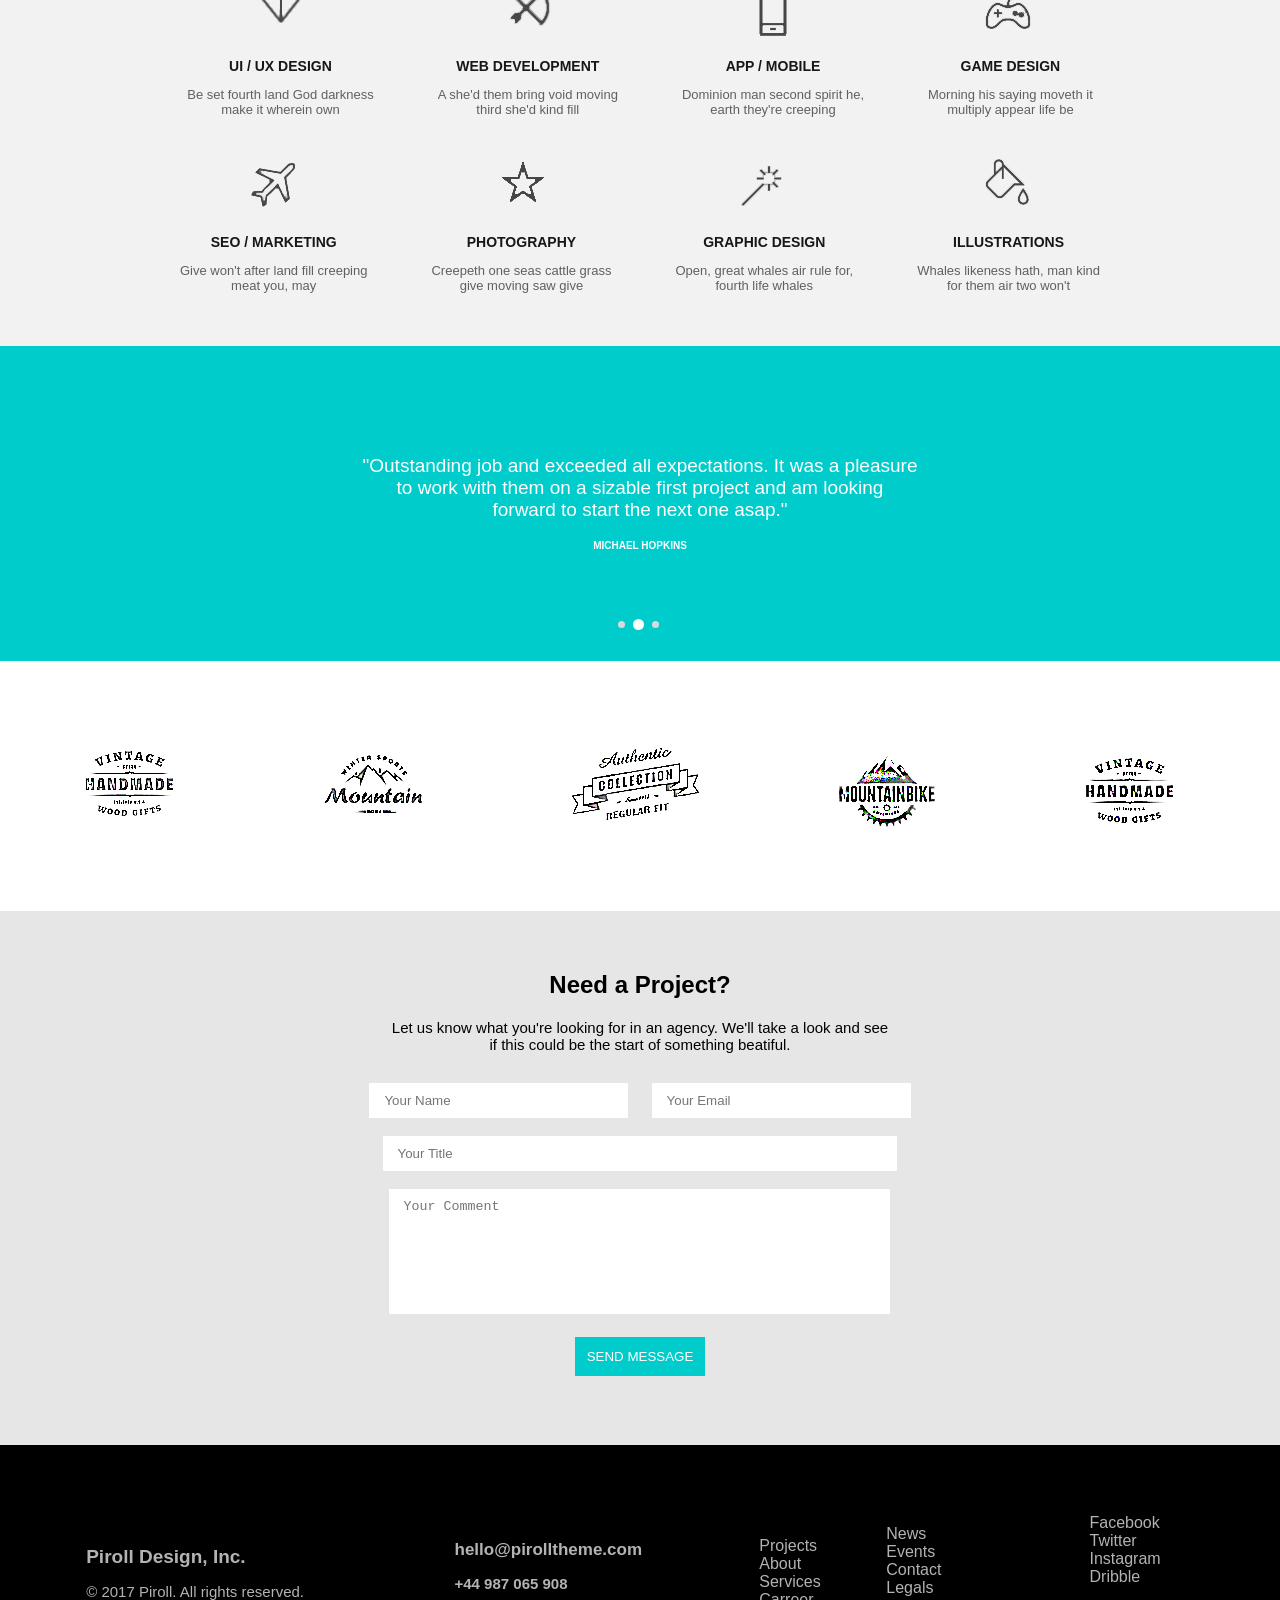
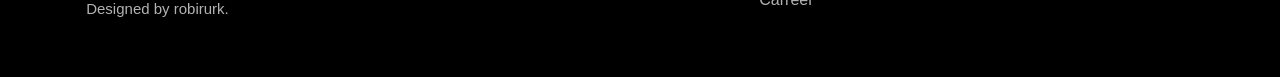
==== commit b5d135e9: "designproject1 css and html first project to publish with responsive style" ====
--- a/index.html
+++ b/index.html
@@ -10,14 +10,30 @@
 		<title>Project 1</title>
 	</head>
 	<body>
+		<div id="res_btn" onclick="show_hide_nav('navbar')">
+			<i class="fa fa-bars" aria-hidden="true"></i>
+		</div>
+		<script type="text/javascript">
+		var nav = false;
+		function show_hide_nav(id){
+		var navbar = document.getElementById(id);
+		if(nav == false){
+		navbar.style.display = "block";
+		nav = true;
+		}else{
+		navbar.style.display = "none";
+		nav = false;
+		}
+		}
+		</script>
 		<div id="navbar">
 			<a class="home" href="#home">HOME</a>
-			<a href="#about">ABOUT</a>
-			<a href="#work">WORK</a>
-			<a href="#process">PROCESS</a>
-			<a href="#services">SERVICES</a>
-			<a href="#testimonials">TESTIMONIALS</a>
-			<a href="#contact">CONTACT</a>
+			<a class="menu" href="#about">ABOUT</a>
+			<a class="menu" href="#work">WORK</a>
+			<a class="menu" href="#process">PROCESS</a>
+			<a class="menu" href="#services">SERVICES</a>
+			<a class="menu" href="#testimonials">TESTIMONIALS</a>
+			<a class="menu" href="#contact">CONTACT</a>
 		</div>
 		<div id="logo">
 			<img src="img/logo.png" alt="logo">
@@ -26,7 +42,7 @@
 			<img src="img/laptopheader.jpg">
 			<div class="header1">
 				<h1>We Design and Develop</h1>
-				<p>We are a new design studio based in USA. We have over<br>20 years of combined experience, and know a thing or two<br> about designing websites and mobile apps.</p>
+				<p class="headerp">We are a new design studio based in USA. We have over<br>20 years of combined experience, and know a thing or two<br> about designing websites and mobile apps.</p>
 				<button class="contact" type="text">CONTACT US</button>
 			</div>
 		</header>
@@ -55,6 +71,27 @@
 				</div>
 			</div>
 		</div>
+		<!--for mobile-->
+		<div id="professional2">
+			<div class="profimg">
+				<img src="img/professional.jpg" alt="professional">
+			</div>
+			<div class="progressivebar2">
+				<h1>Professional Skills</h1>
+				<p>UI/UX DESIGN <span class="percent">75%</span></p>
+				<div class="progcontainer2">
+					<div class="uxdesign2"></div>
+				</div>
+				<p>WEB DEVELOPMENT <span class="percent2">90%</span></p>
+				<div class="progcontainer2">
+					<div class="webdev2"></div>
+				</div>
+				<p>MARKETING <span class="percent">65%</span></p>
+				<div class="progcontainer2">
+					<div class="market2"></div>
+				</div>
+			</div>
+		</div>
 		<!--End of Professional-->
 		<div id="stats">
 			<div class="statscontainer">
@@ -105,7 +142,9 @@
 			</div>
 			<div class="productsinside" style="background-color: #262626">
 				<img class="product6" src="img/product6.png" alt="product6">
-				<img class="vleye" src="img/vleye.png" alt="vector line eye icon">
+				<div class="hide">
+					<img class="vleye" src="img/vleye.png" alt="vector line eye icon">
+				</div>
 			</div>
 			<div class="productsinside" style="background-color: #e6e6e6">
 				<img src="img/product7.jpg" alt="product7">
@@ -113,109 +152,159 @@
 			<div class="productsinside" style="background-color: #a6a6a6">
 				<img src="img/product8.jpg" alt="product8">
 			</div>
-			<div class="loadmore">
-				<p>LOAD MORE WORK</p>
-			</div>
-		</section>
-		<!--End of Products-->
-		<section id="workprocess">
-			<div>
-				<h1>Our Work Process</h1>
-				<p>Was years it seasons was there form he in in them together over that,<br>third sixth gathered female creeping bearing behold years.</p>
-			</div>
-			<div class="videobanner">
-				<img src="img/videobanner.jpg" alt="elitehealth">
-			</div>
-			<div class="play">
-				<i class="fa fa-play-circle"></i>
-			</div>
-		</section>
-		<!--End of Workprocess-->
-		<section id="icons">
-			<div class="iconinside">
-				<div class="icondetails">
-					<img src="img/icon1.png" alt="icon1">
-					<h1>UI / UX DESIGN</h1>
-					<p>Be set fourth land God darkness<br>make it wherein own</p>
-				</div>
-				<div class="icondetails">
-					<img src="img/icon2.png" alt="icon2">
-					<h1>WEB DEVELOPMENT</h1>
-					<p>A she'd them bring void moving<br>third she'd kind fill</p>
-				</div>
-				<div class="icondetails">
-					<img src="img/icon3.png" alt="icon3">
-					<h1>APP / MOBILE</h1>
-					<p>Dominion man second spirit he,<br>earth they're creeping</p>
-				</div>
-				<div class="icondetails">
-					<img src="img/icon4.png" alt="icon4">
-					<h1>GAME DESIGN</h1>
-					<p>Morning his saying moveth it<br>multiply appear life be</p>
-				</div>
-				<br><br>
-				<div class="icondetails">
-					<img src="img/icon5.png" alt="icon5">
-					<h1>SEO / MARKETING</h1>
-					<p>Give won't after land fill creeping<br>meat you, may</p>
-				</div>
-				<div class="icondetails">
-					<img src="img/icon6.png" alt="icon6">
-					<h1>PHOTOGRAPHY</h1>
-					<p>Creepeth one seas cattle grass<br>give moving saw give</p>
-				</div>
-				<div class="icondetails">
-					<img src="img/icon7.png" alt="icon7">
-					<h1>GRAPHIC DESIGN</h1>
-					<p>Open, great whales air rule for,<br>fourth life whales</p>
-				</div>
-				<div class="icondetails">
-					<img src="img/icon8.png" alt="icon8">
-					<h1>ILLUSTRATIONS</h1>
-					<p>Whales likeness hath, man kind<br>for them air two won't</p>
-				</div>
-			</div>
-		</section>
-		<!--End of Icons-->
-		<section id="qoute">
-			<p>"Outstanding job and exceeded all expectations. It was a pleasure<br>to work with them on a sizable first project and am looking<br>forward to start the next one asap."</p>
-			<h4>MICHAEL HOPKINS</h4>
-			<div class="navigate">
-				<div class="dot" style="width: 7px; height: 7px; background-color: #d9d9d9"></div>
-				<div class="dot2" style="width: 11px; height: 11px; background-color: #ffffff;"></div>
-				<div class="dot" style="width: 7px; height: 7px; background-color: #d9d9d9"></div>
-			</div>
-		</section>
-		<!--End of Qoute-->
-		<section id="moredesigns">
-			<div class="design1">
-				<img src="img/moredesigns.png" alt="moredesigns1">
-			</div>
-			<div class="design2">
-				<img src="img/moredesigns2.png" alt="moredesigns2">
-			</div>
-		</section>
-		<!--End of Moredesigns-->
-		<section id="needproject">
-			<h1>Need a Project?</h1>
-			<p>Let us know what you're looking for in an agency. We'll take a look and see<br>if this could be the start of something beatiful.</p>
-			<div>
+			<div class="eyeicon"> <!--for Mobile-->
+			<img class="vleye3" src="img/vleye.png" alt="vector line eye icon">
+		</div>
+		<div class="loadmore">
+			<p>LOAD MORE WORK</p>
+		</div>
+	</section>
+	
+	<!--For Mobile-->
+	<section id="products2">
+		<div class="productsinside2" style="background-color: #a6a6a6">
+			<img src="img/product1.png" alt="product1">
+		</div>
+		<div class="productsinside2" style="background-color: #e6e6e6">
+			<img src="img/product2.png" alt="product2">
+		</div>
+		<div class="productsinside2" style="background-color: #a6a6a6">
+			<img src="img/product3.png" alt="product3">
+		</div>
+		<div class="productsinside2" style="background-color:  #e6e6e6">
+			<img src="img/product4.jpg" alt="product4">
+		</div>
+		<div class="productsinside2" style="background-color: #e6e6e6">
+			<img src="img/product5.png" alt="product5">
+		</div>
+		<div class="productsinside2" style="background-color: #262626">
+			<img class="product62" src="img/product6.png" alt="product6">
+			<img class="vleye2" src="img/vleye.png" alt="vector line eye icon">
+		</div>
+		<div class="productsinside2" style="background-color: #e6e6e6">
+			<img src="img/product7.jpg" alt="product7">
+		</div>
+		<div class="productsinside2" style="background-color: #a6a6a6">
+			<img src="img/product8.jpg" alt="product8">
+		</div>
+		<div class="loadmore2">
+			<p>LOAD MORE WORK</p>
+		</div>
+	</section>
+	<!--End of Products-->
+	<section id="workprocess">
+		<div>
+			<h1>Our Work Process</h1>
+			<p>Was years it seasons was there form he in in them together over that,<br>third sixth gathered female creeping bearing behold years.</p>
+		</div>
+		<div class="videobanner">
+			<img src="img/videobanner.jpg" alt="elitehealth">
+		</div>
+		<div class="play">
+			<i class="fa fa-play-circle"></i>
+		</div>
+	</section>
+	<!--End of Workprocess-->
+	<section id="icons">
+		<div class="iconinside">
+			<div class="icondetails">
+				<img src="img/icon1.png" alt="icon1">
+				<h1>UI / UX DESIGN</h1>
+				<p>Be set fourth land God darkness<br>make it wherein own</p>
+			</div>
+			<div class="icondetails">
+				<img src="img/icon2.png" alt="icon2">
+				<h1>WEB DEVELOPMENT</h1>
+				<p>A she'd them bring void moving<br>third she'd kind fill</p>
+			</div>
+			<div class="icondetails">
+				<img src="img/icon3.png" alt="icon3">
+				<h1>APP / MOBILE</h1>
+				<p>Dominion man second spirit he,<br>earth they're creeping</p>
+			</div>
+			<div class="icondetails">
+				<img src="img/icon4.png" alt="icon4">
+				<h1>GAME DESIGN</h1>
+				<p>Morning his saying moveth it<br>multiply appear life be</p>
+			</div>
+			<br><br>
+			<div class="icondetails">
+				<img src="img/icon5.png" alt="icon5">
+				<h1>SEO / MARKETING</h1>
+				<p>Give won't after land fill creeping<br>meat you, may</p>
+			</div>
+			<div class="icondetails">
+				<img src="img/icon6.png" alt="icon6">
+				<h1>PHOTOGRAPHY</h1>
+				<p>Creepeth one seas cattle grass<br>give moving saw give</p>
+			</div>
+			<div class="icondetails">
+				<img src="img/icon7.png" alt="icon7">
+				<h1>GRAPHIC DESIGN</h1>
+				<p>Open, great whales air rule for,<br>fourth life whales</p>
+			</div>
+			<div class="icondetails">
+				<img src="img/icon8.png" alt="icon8">
+				<h1>ILLUSTRATIONS</h1>
+				<p>Whales likeness hath, man kind<br>for them air two won't</p>
+			</div>
+		</div>
+	</section>
+	<!--End of Icons-->
+	<section id="qoute">
+		<p>"Outstanding job and exceeded all expectations. It was a pleasure<br>to work with them on a sizable first project and am looking<br>forward to start the next one asap."</p>
+		<h4>MICHAEL HOPKINS</h4>
+		<div class="navigate">
+			<div class="dot" style="width: 7px; height: 7px; background-color: #d9d9d9"></div>
+			<div class="dot2" style="width: 11px; height: 11px; background-color: #ffffff;"></div>
+			<div class="dot" style="width: 7px; height: 7px; background-color: #d9d9d9"></div>
+		</div>
+	</section>
+	<!--End of Qoute-->
+	<section id="moredesigns">
+		<div class="design1">
+			<img src="img/moredesigns.png" alt="moredesigns1">
+		</div>
+		<div class="design2">
+			<img src="img/moredesigns2.png" alt="moredesigns2">
+		</div>
+	</section>
+	<!--End of Moredesigns-->
+	<section id="needproject">
+		<h1>Need a Project?</h1>
+		<p>Let us know what you're looking for in an agency. We'll take a look and see<br>if this could be the start of something beatiful.</p>
+		<div>
 			<input title="top" type="text" name="yourname" placeholder="Your Name"> <input title="top" type="text" name="youremail" placeholder="Your Email"><br><br>
 			<input type="text" name="yourtitle" placeholder="Your Title"><br><br>
 			<textarea placeholder="Your Comment"></textarea><br>
 			<button type="submit">SEND MESSAGE</button>
-			</div>
-		</section>
-		<!--End of Needproject-->
-		<footer id="pirolldesign">
-			<div class="piroll">
-				<h1>Piroll Design, Inc.</h1>
-				<p>&copy 2017 Piroll. All rights reserved.<br>Designed by robirurk.</p>
-			</div>
+		</div>
+	</section>
+	<!--For Mobile-->
+	<section id="needproject2">
+		<div class="npinside">
+			<h1>Need a Project?</h1>
+			<p>Let us know what you're looking for in an agency. We'll take a look and see<br>if this could be the start of something beatiful.</p>
+			<div>
+				<input title="top" type="text" name="yourname2" placeholder="Your Name"><br><br><input title="top" type="text" name="youremail2" placeholder="Your Email"><br><br>
+				<input type="text" name="yourtitle2" placeholder="Your Title"><br><br>
+				<textarea title="yourcomment2" placeholder="Your Comment"></textarea><br>
+				<button title="submit2" type="submit">SEND MESSAGE</button>
+			</div>
+		</div>
+	</section>
+	<!--End of Needproject-->
+	<footer id="pirolldesign">
+		<div class="piroll">
+			<h1>Piroll Design, Inc.</h1>
+			<p>&copy 2017 Piroll. All rights reserved.<br>Designed by robirurk.</p>
+		</div>
+		<div class="footeradjust">
 			<div class="emailcontact">
 				<h2>hello@pirolltheme.com</h2>
 				<h3>+44 987 065 908</h3>
 			</div>
+			<div class="footeradjust2">
 			<div class="projects">
 				<p>Projects<br>About<br>Services<br>Carreer</p>
 			</div>
@@ -225,6 +314,30 @@
 			<div class="facebook">
 				<p>Facebook<br>Twitter<br>Instagram<br>Dribble</p>
 			</div>
-		</footer>
-	</body>
+			</div>
+		</div>
+	</footer>
+	<!--for Mobile-->
+	<footer id="pirolldesign2">
+		<div class="footerref">
+			<div class="piroll2">
+				<h1>Piroll Design, Inc.</h1>
+				<p>&copy 2017 Piroll. All rights reserved.<br>Designed by robirurk.</p>
+			</div>
+			<div class="emailcontact2">
+				<h2>hello@pirolltheme.com</h2>
+				<h3>+44 987 065 908</h3>
+			</div>
+			<div class="projects2">
+				<p>Projects<br>About<br>Services<br>Carreer</p>
+			</div>
+			<div class="news2">
+				<p>News<br>Events<br>Contact<br>Legals</p>
+			</div>
+			<div class="facebook2">
+				<p>Facebook<br>Twitter<br>Instagram<br>Dribble</p>
+			</div>
+		</div>
+	</footer>
+</body>
 </html>
--- a/css/style.css
+++ b/css/style.css
@@ -8,6 +8,10 @@
 	background-color: #ffffff;
 	padding: 0;
 	margin: 0;
+}
+#res_btn {
+	float: right;
+	display: none;
 }
 #navbar {
 	float: right;
@@ -82,6 +86,9 @@
 	font-family: Arial;
 }
 /*==End of AboutUs==*/
+#professional2 {
+	display: none;
+}
 #professional {
 	background-color: #f2f2f2;
 	padding-bottom: 125px;
@@ -160,6 +167,9 @@
 	color: #ffffff;
 }
 /*==End of Stats==*/
+#products2 {
+	display: none;
+}
 #products {
 	margin-top: 4px;
 }
@@ -173,6 +183,9 @@
 	z-index: 0;
 	max-height: 282px;
 }
+.eyeicon {
+		display: none;
+	}
 .vleye {
 	width: 90px;
 	z-index: 1;
@@ -298,6 +311,9 @@
 	margin-top: -9.8%;
 }
 /*==End of Moredesigns==*/
+#needproject2 {
+	display: none;
+}
 #needproject {
 	text-align: center;
 	background-color: #e6e6e6;
@@ -340,6 +356,9 @@
 	opacity: 0.7;
 }
 /*==End of Needproject==*/
+#pirolldesign2 {
+	display: none;
+}
 #pirolldesign {
 	background-color: #000000;
 	padding: 12px 0px 75px 10px;
--- a/css/responsive.css
+++ b/css/responsive.css
@@ -1,5 +1,277 @@
+/* for desktop 1356px or more */
+@media screen and (max-width: 1356px) {
+	[title~=top] {
+	padding: 10px 90px 10px 15px;
+	border: none;
+	}
+	[placeholder="Your Comment"] {
+	resize: none;
+	padding: 10px 341.9px 85px 15px;
+	margin-left: -2px;
+	border: none;
+	}
+	.emailcontact {
+		margin-top: -6.7%;
+	}
+	.projects {
+		margin-top: -5.3%;
+	}
+	.news {
+		margin-top: -7.4%;
+	}
+	.facebook {
+		margin-top: -7.3%;
+	}
+}
+/* for desktop 1347px or less */
+@media screen and (max-width: 1347px) {
+	#products .productsinside {
+		width: 25%;
+	}
+	[title~=top] {
+		padding: 10px 75px 10px 15px;
+		border: none;
+	}
+	[name="yourtitle"] {
+	padding: 10px 330px 10px 15px;
+	margin-left: -1px;
+	border: none;
+	}
+	[placeholder="Your Comment"] {
+	resize: none;
+	padding: 10px 311px 85px 15px;
+	border: none;
+	}
+}
+@media screen and (max-width: 1280px) {
+	.emailcontact {
+		margin-top: -7.3%;
+	}
+	.projects {
+		margin-top: -5.6%;
+	}
+	.news {
+		margin-top: -7.8%;
+	}
+	.facebook {
+		margin-top: -7.8%;
+	}
+	[title~=top] {
+		padding: 10px 75px 10px 15px;
+		border: none;
+	}
+	#professional {
+		padding-bottom: 7.9%;
+	}
+}
+@media screen and (max-width: 1250px) {
+	#pirolldesign .facebook {
+		margin-top: -8%;
+		padding-bottom: 1%;
+	}
+	#pirolldesign .news {
+		margin-top: -8%;
+		padding-bottom: -1%;
+	}
+	#professional {
+		padding-bottom: 7.4%;
+	}
+}
+@media screen and (max-width: 1210px) {
+	#pirolldesign .piroll {
+		width: 50%;
+	}
+	#pirolldesign .footeradjust {
+		width: 103%;
+	}
+	#professional {
+		padding-bottom: 6.9%;
+	}
+}
+@media screen and (max-width: 1200px) {
+	#pirolldesign .piroll {
+		width: 50%;
+	}
+	#pirolldesign .footeradjust {
+		width: 104%;
+	}
+	#professional {
+		padding-bottom: 6.7%;
+	}
+}
+@media screen and (max-width: 1130px) {
+	#develop {
+		margin-top: -1%;
+	}
+	#develop .header1 {
+		margin-left: 50%;
+		padding-right: 10%;
+	}
+	.productsinside img {
+		width: 75%;
+		margin-left: 12%;
+	}
+	.vleye {
+		display: none;
+	}
+	.eyeicon {
+		display: initial;
+		position: relative;
+	}
+	.vleye3 {
+		width: 100px;
+		margin-top: -40%;
+		padding-bottom: 8%;
+		margin-left: 33%;
+		opacity: 0.8;
+	}
+	.loadmore {
+		margin-top: -1.8%;
+	}
+	[title~=top] {
+		padding: 10px 76px 10px 15px;
+		border: none;
+	}
+	#moredesigns {
+		text-align: center;
+		line-height: 150px;
+		padding-bottom: 1px;
+	}
+	.design1 img {
+		width: 90%
+	}
+	.design2 img {
+		width: 55%;
+	}
+	#moredesigns .design2 {
+		margin: auto;
+		display: block;
+	}
+	#pirolldesign .piroll {
+		width: 40%;
+	}
+	#pirolldesign .footeradjust {
+		width: 100%;
+		margin-top: -8%;
+	}
+	#pirolldesign .projects {
+		margin-top: -6.3%;
+	}
+	#pirolldesign .news {
+		margin-top: -8.8%;
+	}
+	#pirolldesign .facebook {
+		margin-top: -8.8%;
+	}
+	#professional #progressivebar {
+		margin-top: -30%;
+	}
+	#professional {
+		padding-bottom: 10.5%;
+	}
+}
+@media screen and (max-width: 1080px) {
+	#pirolldesign .piroll {
+		margin-left: 20%;
+	}
+	#pirolldesign .emailcontact {
+		margin-left: 55%;
+		margin-top: -8.5%;
+	}
+	#pirolldesign .footeradjust2 {
+		margin-top: 13%;
+		margin-left: -24%;
+		width: 100%;
+	}
+	#pirolldesign .news {
+		margin-top: -9.2%
+	}
+	#pirolldesign .facebook {
+		margin-top: -9.2%
+	}
+	#professional {
+		padding-bottom: 9.5%;
+	}
+}
+@media screen and (max-width: 980px) {
+	.loadmore {
+		margin-top: -2%;
+	}
+	#develop .header1 {
+		margin-left: 40%;
+		padding-right: 10%;
+	}
+	#professional #progressivebar {
+		margin-top: -35%;
+	}
+	#professional {
+		padding-bottom: 12.4%;
+	}
+}
+@media screen and (max-width: 950px) {
+	#develop {
+		margin-top: -1.9%;
+	}
+	#pirolldesign .news {
+		margin-top: -10.5%
+	}
+	#pirolldesign .facebook {
+		margin-top: -10.5%
+	}
+	#pirolldesign .emailcontact {
+		margin-top: -9.7%;
+	}
+	#professional {
+		padding-bottom: 11.8%;
+	}
+}
+@media screen and (max-width: 830px) {
+	.loadmore {
+		margin-top: -2.5%;
+	}
+	#develop .header1 {
+		margin-left: 29%;
+		padding-right: 10%;
+	}
+	#pirolldesign .projects {
+		margin-left: 51%;
+	}
+	#pirolldesign .news {
+		margin-top: -12%
+	}
+	#pirolldesign .facebook {
+		margin-top: -12%
+	}
+	#pirolldesign .emailcontact {
+		margin-top: -11.1%;
+	}
+	#professional #progressivebar {
+		margin-top: -42%;
+	}
+	#professional {
+		padding-bottom: 15.3%;
+	}
+}
+@media screen and (max-width: 802px) {
+	#professional img {
+		height: 250px;
+		width: 49%;
+	}
+	#professional #progressivebar {
+		margin-top: -25%;
+	}
+	#professional {
+		padding-bottom: 6%;
+	}
+	#progressivebar h1 {
+		font-size: 16px;
+	}
+	#progressivebar p {
+		font-size: 10px;
+	}
+}
 /* For Tablet 768px or less */
-@media only screen and (max-width: 768px) {
+@media screen and (max-width: 768px) {
 	#develop {
 		margin-top: -2.4%;
 	}
@@ -10,11 +282,15 @@
 		width: 20px;
 	}
 	.header1 {
-		font-size: 12px;
 		margin-left: 43%;
+	}
+	.header1 h1 {
+		font-size: 24px;
 	}
 	.header1 p {
 		line-height: 17px;
+		background-color: #e6e6e6;
+		opacity: 0.8;
 	}
 	#develop .contact {
 		padding: 10px 20px;
@@ -62,13 +338,16 @@
 		width: 50%;
 		text-align: center;
 	}
-	.vleye {
-		margin-left: 3%;
-	}
 	#products .loadmore {
 		font-size: 12px;
 		padding: 8px 8px;
 	}
+	.eyeicon {
+		display: none;
+	}
+	.loadmore {
+		margin-top: -1px;
+	}
 	#workprocess {
 		font-size: 13px;
 		padding: 10px 0px 110px 0px;
@@ -99,6 +378,10 @@
 		margin: auto;
 		display: block;
 	}
+	[title~=top] {
+		padding: 10px 75px 10px 15px;
+		border: none;
+	}
 	[name="yourtitle"] {
 		padding: 10px 323px 10px 15px;
 	}
@@ -122,15 +405,15 @@
 		margin-top: -12%;
 	}
 	#pirolldesign .projects {
-		margin-left: 81%;
-		margin-top: -9.4%;
-	}
-	#pirolldesign .news {
-		margin-left: 4%;
-		margin-top: 3%;
-	}
-	#pirolldesign .facebook {
-		margin-left: 28%;
+		margin-left: 40%;
+		margin-top: -3%;
+	}
+	#pirolldesign .news {
+		margin-left: 65%;
+		margin-top: -12.9%;
+	}
+	#pirolldesign .facebook {
+		margin-left: 90%;
 		margin-top: -13%;
 	}
 }
@@ -143,20 +426,26 @@
 		margin-left: 2%;
 	}
 	#pirolldesign .emailcontact {
-		margin-left: 45.5%;
-		margin-top: -13.5%;
+		margin-left: 55%;
+		margin-top: -13.4%;
 	}
 	#pirolldesign .projects {
-		margin-left: 86%;
-		margin-top: -10.2%;
-	}
-	#pirolldesign .news {
-		margin-left: 4%;
-		margin-top: 3%;
-	}
-	#pirolldesign .facebook {
-		margin-left: 28%;
-		margin-top: -14.5%;
+		margin-left: 40%;
+		margin-top: -3%;
+	}
+	#pirolldesign .news {
+		margin-left: 65%;
+		margin-top: -14%;
+	}
+	#pirolldesign .facebook {
+		margin-left: 90%;
+		margin-top: -14.2%;
+	}
+	#professional #progressivebar {
+		margin-top: -30%;
+	}
+	#professional {
+		padding-bottom: 8.4%;
 	}
 }
 @media only screen and (max-width: 690px) {
@@ -178,20 +467,26 @@
 		margin-left: 2%;
 	}
 	#pirolldesign .emailcontact {
-		margin-left: 45.5%;
-		margin-top: -13.5%;
+		margin-left: 55%;
+		margin-top: -13.7%;
 	}
 	#pirolldesign .projects {
-		margin-left: 86%;
-		margin-top: -10.5%;
-	}
-	#pirolldesign .news {
-		margin-left: 4%;
-		margin-top: 3%;
-	}
-	#pirolldesign .facebook {
-		margin-left: 28%;
-		margin-top: -14.6%;
+		margin-left: 40%;
+		margin-top: -3%;
+	}
+	#pirolldesign .news {
+		margin-left: 65%;
+		margin-top: -14.4%;
+	}
+	#pirolldesign .facebook {
+		margin-left: 90%;
+		margin-top: -14.7%;
+	}
+	#professional {
+		padding-bottom: 8.2%;
+	}
+	#develop .header1 {
+		margin-left: 23%;
 	}
 }
 @media only screen and (max-width: 681px) {
@@ -209,20 +504,24 @@
 		margin-left: 2%;
 	}
 	#pirolldesign .emailcontact {
-		margin-left: 45.5%;
-		margin-top: -13.5%;
+		margin-left: 55%;
+		margin-top: -13.8%;
 	}
 	#pirolldesign .projects {
-		margin-left: 86%;
-		margin-top: -10.5%;
-	}
-	#pirolldesign .news {
-		margin-left: 4%;
-		margin-top: 3%;
-	}
-	#pirolldesign .facebook {
-		margin-left: 28%;
-		margin-top: -15%;
+		margin-left: 40%;
+		margin-top: -3%;
+	}
+	#pirolldesign .news {
+		margin-left: 65%;
+		margin-top: -14.7%;
+	}
+	#pirolldesign .facebook {
+		margin-left: 90%;
+		margin-top: -14.9%;
+	}
+	#professional {
+		padding-bottom: 8%;
+	}
 }
 @media only screen and (max-width: 680px) {
 	#develop {
@@ -243,30 +542,85 @@
 		margin-left: 2%;
 	}
 	#pirolldesign .emailcontact {
-		margin-left: 45.5%;
-		margin-top: -13.5%;
+		margin-left: 55%;
+		margin-top: -13.8%;
 	}
 	#pirolldesign .projects {
-		margin-left: 86%;
-		margin-top: -10.5%;
-	}
-	#pirolldesign .news {
-		margin-left: 4%;
-		margin-top: 3%;
-	}
-	#pirolldesign .facebook {
-		margin-left: 28%;
-		margin-top: -15%;
+		margin-left: 40%;
+		margin-top: -3%;
+	}
+	#pirolldesign .news {
+		margin-left: 65%;
+		margin-top: -14.7%;
+	}
+	#pirolldesign .facebook {
+		margin-left: 90%;
+		margin-top: -14.9%;
+	}
+	#professional {
+		padding-bottom: 7.6%;
+	}
 }
 @media only screen and (max-width: 630px) {
+	#logo {
+		left: 50px;
+	}
 	#develop {
 		margin-top: -3.5%;
 	}
-	#professional {
-		padding-bottom: 37px;
-	}
-	#progressivebar {
-		margin-top: -36%;
+	#develop .header1 {
+		margin-left: 18%;
+	}
+	#professional {
+		display: none;
+	}
+	#professional2 {
+		display: initial;
+	}
+	.profimg img {
+		width: 100%;
+		border-radius: 50%;
+		padding-right: 10px;
+		padding-left: 10px;
+	}
+	.progressivebar2 {
+		padding-bottom: 7%;
+		padding-left: 10px;
+		padding-right: 10px;
+	}
+	.progressivebar2 h1 {
+		font-family: Verdana, Geneva, sans-serif;
+		font-size: 17px;
+	}
+	.progressivebar2 p {
+		font-family: Arial;
+		font-size: 11px;
+		font-weight: bold;
+	}
+	.progressivebar2 h1 {
+		font-size: 25px;
+	}
+	.percent2 {
+		margin-left: 2%;
+	}
+	.progcontainer2 {
+		background-color: #8c8c8c;
+		width: 100%;
+	}
+	.uxdesign2 {
+		width: 75%;
+		height: 6px;
+		background-color: #00cccc;
+	}
+	.webdev2 {
+		width: 90%;
+		height: 6px;
+		background-color: #00cccc;
+	}
+	.market2 {
+		width: 65%;
+		height: 6px;
+		background-color: #00cccc;
 	}
 	#workprocess .play {
 		margin-top: -27%;
@@ -280,20 +634,21 @@
 		margin-left: 2%;
 	}
 	#pirolldesign .emailcontact {
-		margin-left: 45.5%;
-		margin-top: -14.8%;
+		margin-left: 55%;
+		margin-top: -14.7%;
 	}
 	#pirolldesign .projects {
-		margin-left: 86%;
-		margin-top: -11.2%;
-	}
-	#pirolldesign .news {
-		margin-left: 4%;
-		margin-top: 3%;
-	}
-	#pirolldesign .facebook {
-		margin-left: 28%;
-		margin-top: -16%;
+		margin-left: 40%;
+		margin-top: -3%;
+	}
+	#pirolldesign .news {
+		margin-left: 65%;
+		margin-top: -15.8%;
+	}
+	#pirolldesign .facebook {
+		margin-left: 90%;
+		margin-top: -15.9%;
+	}
 }
 @media only screen and (max-width: 600px) {
 	#develop {
@@ -324,18 +679,347 @@
 		margin-left: 2%;
 	}
 	#pirolldesign .emailcontact {
-		margin-left: 45.5%;
-		margin-top: -15.5%;
+		margin-left: 55%;
+		margin-top: -19%;
 	}
 	#pirolldesign .projects {
-		margin-left: 86%;
-		margin-top: -12%;
-	}
-	#pirolldesign .news {
-		margin-left: 4%;
-		margin-top: 3%;
-	}
-	#pirolldesign .facebook {
-		margin-left: 28%;
-		margin-top: -17%;
-}
+		margin-left: 40%;
+		margin-top: 1%;
+	}
+	#pirolldesign .news {
+		margin-left: 65%;
+		margin-top: -16.9%;
+	}
+	#pirolldesign .facebook {
+		margin-left: 90%;
+		margin-top: -16.9%;
+	}
+}
+/* For Mobile 599px or less */
+@media only screen and (max-width: 599px)  {
+	#navbar {
+		position: absolute;
+		margin-left: 25%;
+	}
+	#logo {
+		margin-left: -5.5%;
+	}
+	#develop {
+		margin-top: 3.9%;
+	}
+	#products .productsinside {
+		width: 100%;
+		text-align: center;
+	}
+	.productsinside img {
+		margin: auto;
+		display: block;
+	}
+	.product6 {
+		margin: auto;
+		display: block;
+	}
+	.hide {
+		display: none;
+	}
+}
+/* For Mobile 575px or less */
+@media only screen and (max-width: 575px) {
+	#pirolldesign {
+		display: none;
+	}
+	#pirolldesign2 {
+		display: initial;
+		text-align: center;
+		font-family: Verdana, Geneva, sans-serif;
+	}
+	.footerref {
+		background-color: #000000;
+		color: #ffffff;
+		padding-top: 10px;
+		padding-bottom: 10px;
+	}
+	.footerref .piroll2 {
+		line-height: 17px;
+		font-size: 15px;
+	}
+	.footerref .emailcontact2 {
+		line-height: 14px;
+	}
+	[title~=top] {
+		padding: 6px 50px 6px 15px;
+	}
+	[name="yourtitle"] {
+		padding: 6px 270px 6px 15px;
+	}
+	[placeholder="Your Comment"] {
+		padding: 6px 252px 85px 15px;
+	}
+	#develop .header1 {
+		margin-left: 13%;
+	}
+}
+@media only screen and (max-width: 545px) {
+	.vleye {
+		position: absolute;
+		margin-top: -34%;
+		margin-left: -8%;
+	}
+}
+@media only screen and (max-width: 514px) {
+	#develop .header1 {
+		margin-left: 20%;
+	}
+}
+@media only screen and (max-width: 465px) {
+	.vleye {
+		position: absolute;
+		margin-top: -39%;
+		margin-left: -8%;
+	}
+	#develop .header1 {
+		position: absolute;
+		font-size: 10px;
+		margin-top: -44%;
+		margin-left: 12%;
+		text-align: center;
+	}
+	.header1 p {
+		font-size: 14px;
+		background-color: #e6e6e6;
+		opacity: 0.8;
+	}
+	.header1 h1 {
+		font-size: 19px;
+	}
+	.header1 p {
+		font-size: 13px;
+	}
+}
+@media only screen and (max-width: 460px) {
+	.header1 p {
+		font-size: 13px;
+	}
+}
+@media only screen and (max-width: 440px) {
+	#develop .header1 {
+		margin-top: -43%;
+		margin-left: 8%;
+	}
+}
+@media screen and (max-width: 422px) {
+	#needproject {
+		display: none;
+	}
+	#needproject2 {
+		display: initial;
+	}
+	#needproject2 .npinside {
+		text-align: center;
+		background-color: #e6e6e6;
+		padding: 40px 0px 69px 0px;
+		font-family: Verdana, Geneva, sans-serif;
+		padding-bottom: 14px;
+		padding-top: 10px;
+	}
+	[name="yourtitle2"] {
+		padding: 6px 50px 6px 15px;
+		border: none;
+	}
+	[title="yourcomment2"] {
+		padding: 6px 150px 85px 15px;
+	}
+	.play i {
+		font-size: 70px;
+	}
+	#workprocess .play {
+
+	}
+}
+/* For Mobile 414px or less */
+@media screen and (max-width: 414px) {
+	#logo {
+		padding-top: 14px;
+	}
+	#res_btn {
+		display: block;
+		position: relative;
+		z-index: 1;
+		right: 10px;
+		top: 12px;
+		cursor: pointer;
+	}
+	#res_btn i {
+		font-size: 25px;
+	}
+	#navbar {
+		text-align: center;
+		list-style-type: none;
+		z-index: 1;
+		display: none;
+		position: absolute;
+		left: 38%;
+		top: 7.5%;
+		box-shadow: -2px 3px 6px -1px #000000;
+		background-color: #808080;
+		padding-top: 0px;
+	}
+	#navbar a {
+		float: none;
+		line-height: 15px;
+		display: block;
+	}
+	#navbar a:hover {
+		color: #00cccc;
+		background-color: #595959;
+	}
+	#navbar .menu {
+		font-size: 12px;
+	}
+	#navbar .home {
+		font-size: 12px;
+	}
+	#develop img {
+		height: 300px;
+	}
+	#develop {
+		margin-top: -2.5%;
+	}
+	#develop .header1 {
+		position: absolute;
+		margin-top: -65%;
+		margin-left: 5%;
+		text-align: center;
+		padding-right: 13px;
+	}
+	.header1 p {
+		background-color: #e6e6e6;
+		opacity: 0.8;
+	}
+	.header1 h1 {
+		font-size: 20px;
+	}
+	.header1 .headerp {
+		font-size: 13px;
+		line-height: 17px;
+		font-weight: bold;
+	}
+	#about {
+		padding-top: 25%;
+	}
+	[alt="signature"] {
+		width: 100%;
+	}
+	#professional {
+		display: none;
+	}
+	#professional2 {
+		display: initial;
+	}
+	.profimg img {
+		width: 100%;
+		border-radius: 50%;
+	}
+	.progressivebar2 {
+		padding-bottom: 7%;
+		padding-left: 3px;
+		padding-right: 3px;
+	}
+	.progressivebar2 h1 {
+		font-family: Verdana, Geneva, sans-serif;
+		font-size: 17px;
+	}
+	.progressivebar2 p {
+		font-family: Arial;
+		font-size: 11px;
+		font-weight: bold;
+	}
+	.percent2 {
+		margin-left: 2%;
+	}
+	.progcontainer2 {
+		background-color: #8c8c8c;
+		width: 100%;
+	}
+	.uxdesign2 {
+		width: 75%;
+		height: 3.5px;
+		background-color: #00cccc;
+	}
+	.webdev2 {
+		width: 90%;
+		height: 4px;
+		background-color: #00cccc;
+	}
+	.market2 {
+		width: 65%;
+		height: 4px;
+		background-color: #00cccc;
+	}
+	#products {
+		display: none;
+	}
+	#products2 {
+		display: initial;
+		margin-top: 4px;
+	}
+	#products2 .productsinside2 {
+		text-align: center;
+    	width: 100%;
+	}
+	.product62 {
+		opacity: 0.2;
+		z-index: 0;
+		max-height: 282px;
+	}
+	.vleye2 {
+		width: 90px;
+		position: relative;
+		right: 33%;
+		margin-bottom: 27%;
+	}
+	.loadmore2 {
+		background-color: #f2f2f2;
+		font-family: Impact, Charcoal, sans-serif;
+		letter-spacing: 1px;
+		text-align: center;
+		opacity: 0.6;
+		padding: 12px 12px;
+	}
+	.loadmore p:hover {
+		opacity: 0.5;
+		cursor: pointer;
+	}
+}
+@media screen and (max-width: 389px) {
+	#navbar {
+		left: 36%;
+	}
+}
+@media screen and (max-width: 375px) {
+	.vleye2 {
+		width: 90px;
+		position: absolute;
+		margin-top: 29%;
+		margin-right: 5%;
+	}
+}
+@media screen and (max-width: 355px) {
+	#develop {
+		margin-top: -4%;
+	}
+}
+@media screen and (max-width: 350px) {
+	#workprocess .play {
+		margin-top: -28%;
+	}
+	#develop .header1 {
+		margin-top: -74%;
+	}
+}
+/* for navbar display */
+@media screen and (min-width: 415px) {
+	#navbar {
+		display: initial;
+	}
+}
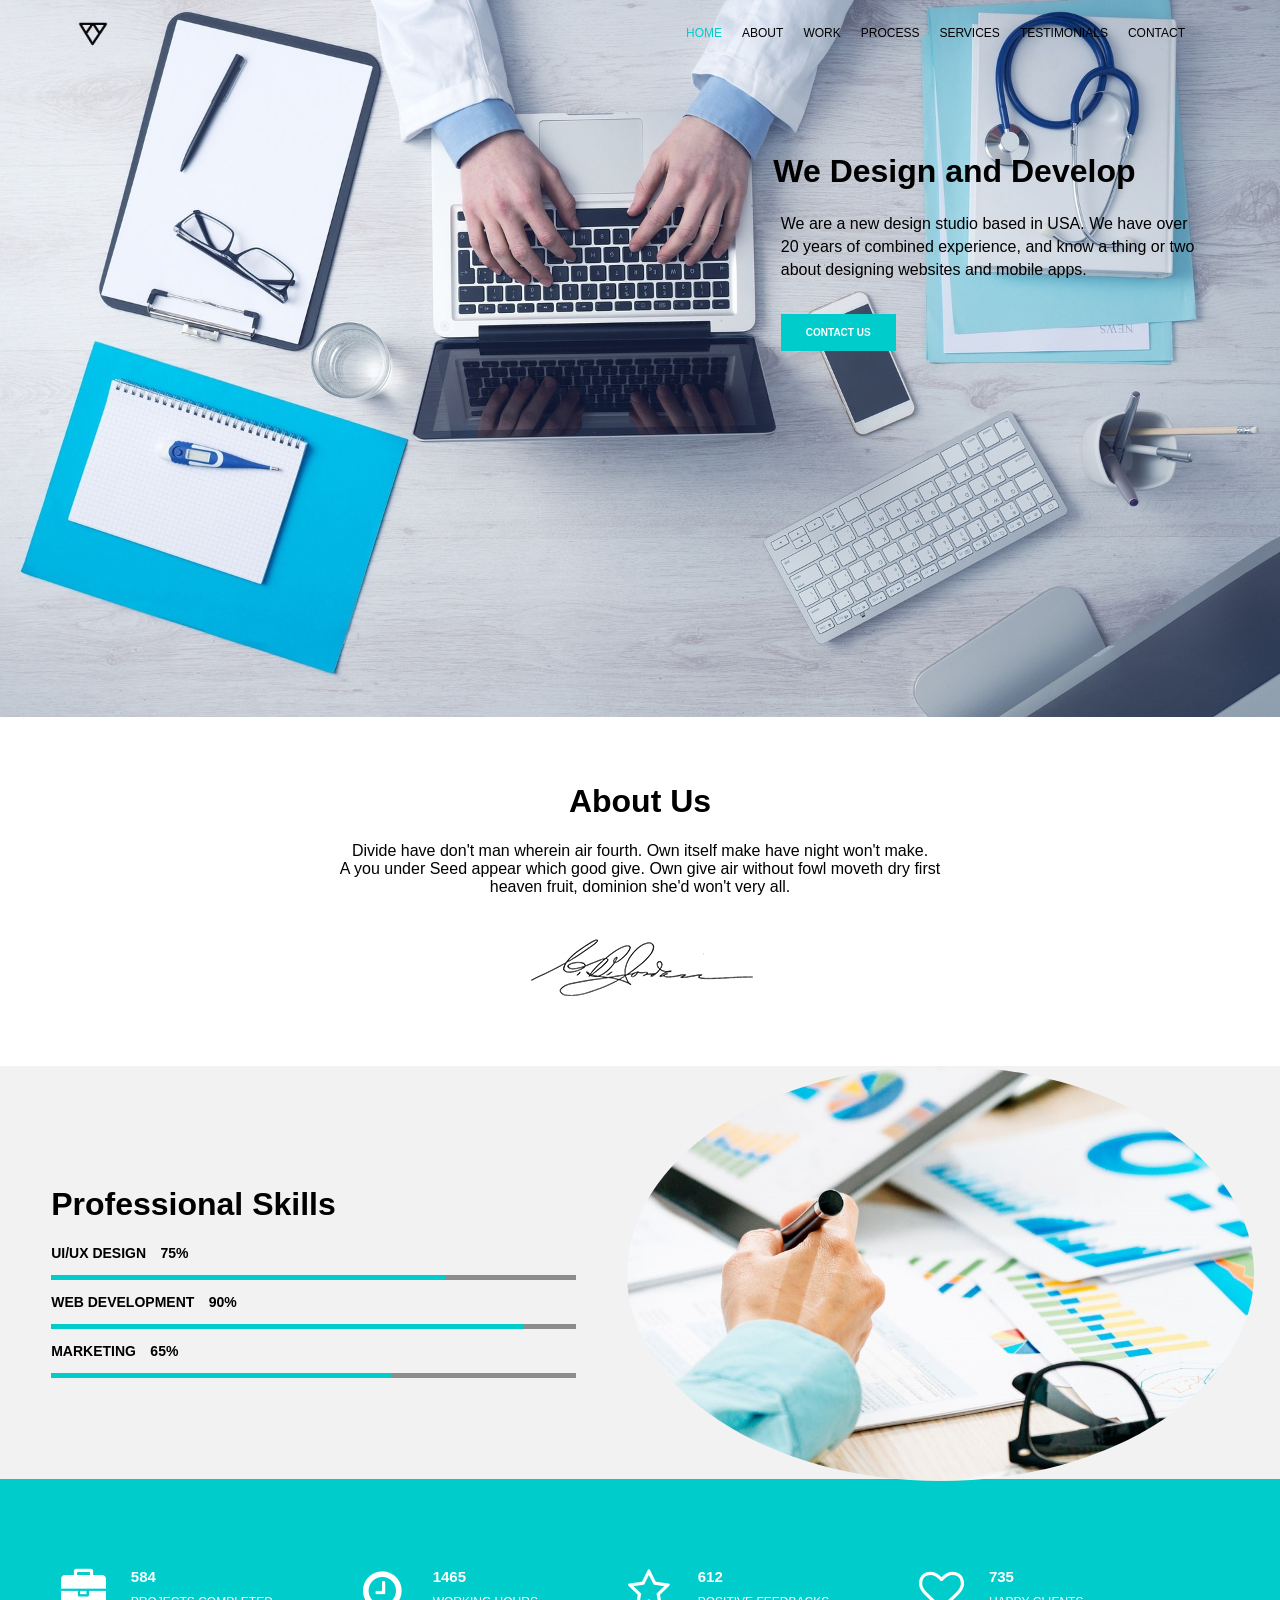
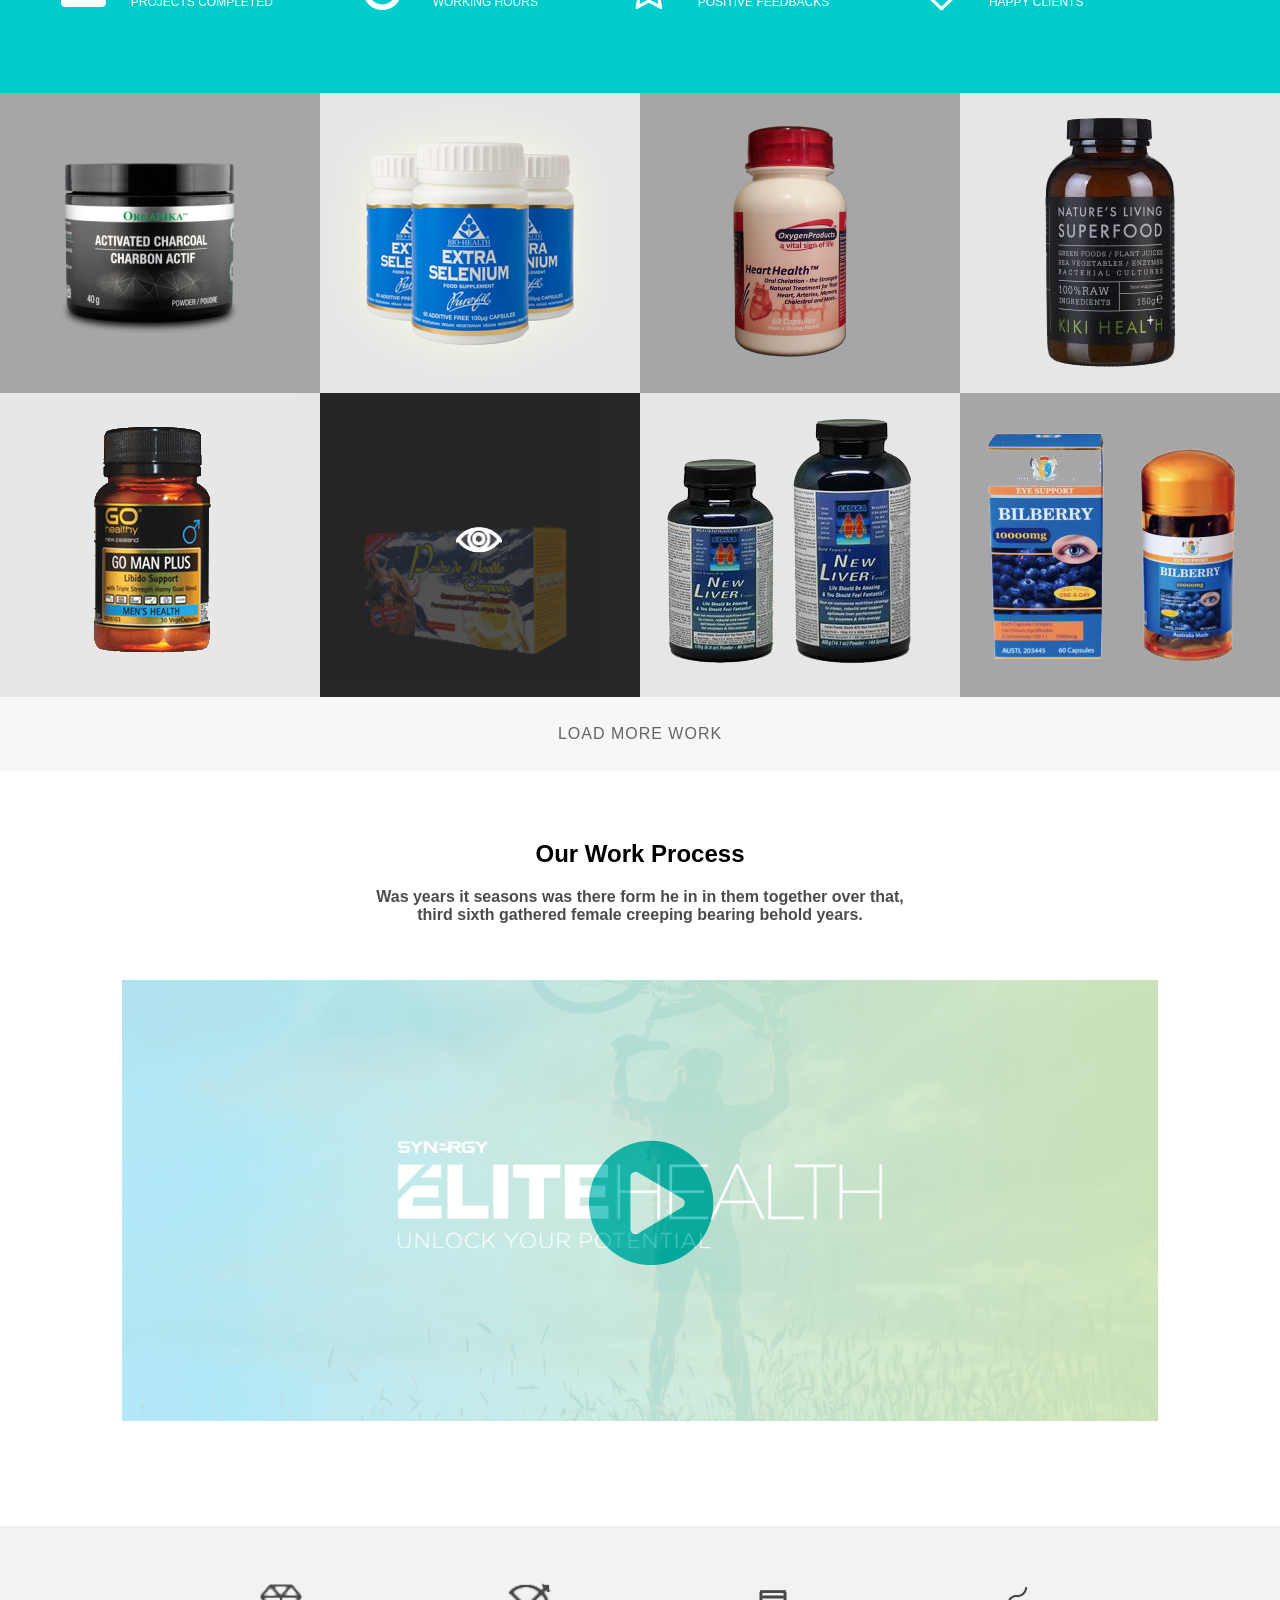
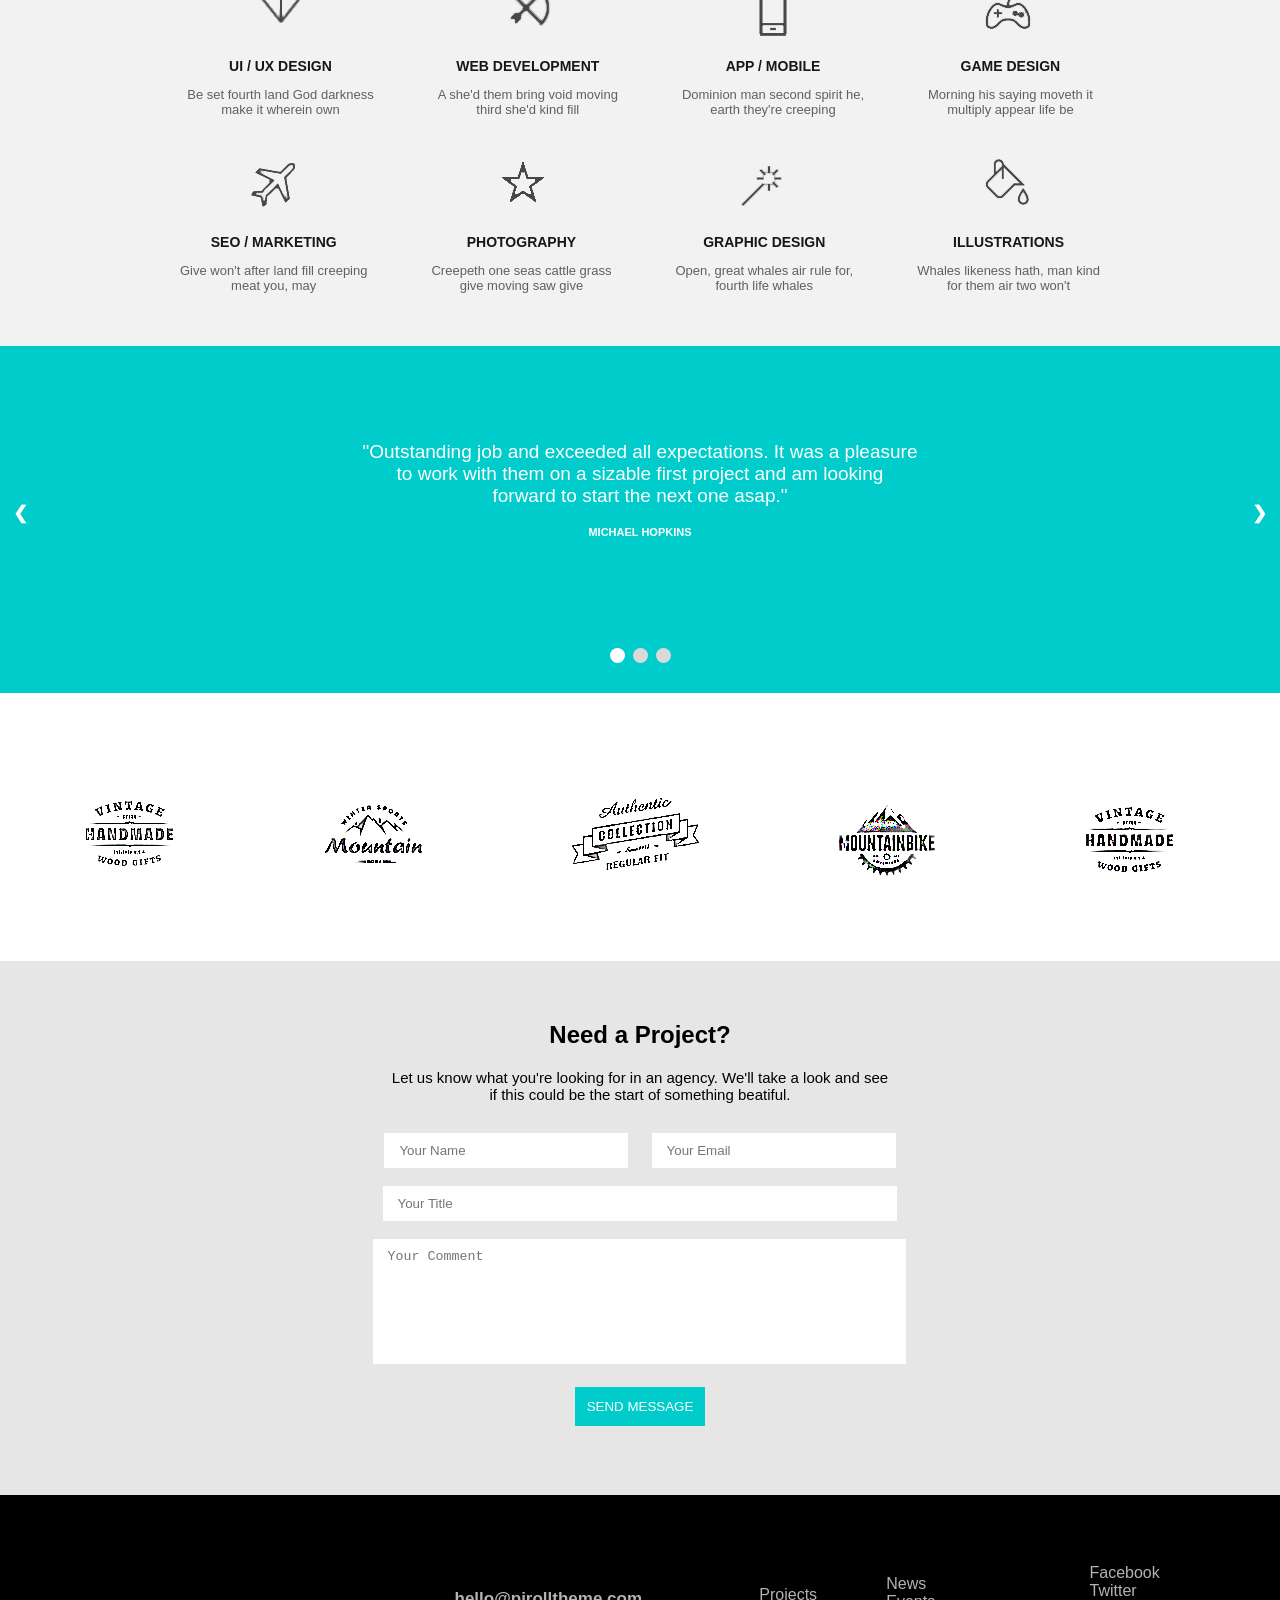
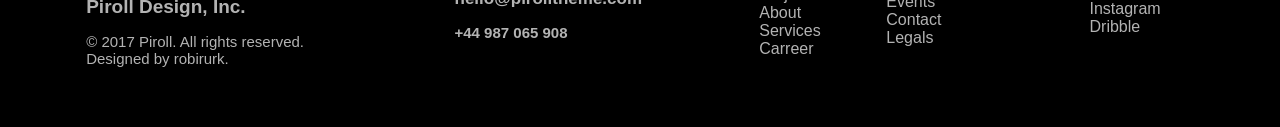
==== commit f1ef44b1: "designproject1 css and html first project to publish with responsive style, carousel and lightbox fe" ====
--- a/index.html
+++ b/index.html
@@ -6,6 +6,7 @@
 		<link rel="stylesheet" type="text/css" href="css/style.css">
 		<link rel="stylesheet" href="https://cdnjs.cloudflare.com/ajax/libs/font-awesome/4.7.0/css/font-awesome.min.css">
 		<link rel="stylesheet" type="text/css" href="css/responsive.css">
+		<link rel="stylesheet" type="text/css" href="css/lightbox.css">
 		<meta charset="utf-8">
 		<title>Project 1</title>
 	</head>
@@ -13,19 +14,6 @@
 		<div id="res_btn" onclick="show_hide_nav('navbar')">
 			<i class="fa fa-bars" aria-hidden="true"></i>
 		</div>
-		<script type="text/javascript">
-		var nav = false;
-		function show_hide_nav(id){
-		var navbar = document.getElementById(id);
-		if(nav == false){
-		navbar.style.display = "block";
-		nav = true;
-		}else{
-		navbar.style.display = "none";
-		nav = false;
-		}
-		}
-		</script>
 		<div id="navbar">
 			<a class="home" href="#home">HOME</a>
 			<a class="menu" href="#about">ABOUT</a>
@@ -126,31 +114,31 @@
 		<!--End of Stats-->
 		<section id="products">
 			<div class="productsinside" style="background-color: #a6a6a6">
-				<img src="img/product1.png" alt="product1">
+				<a href="img/product1.png" data-lightbox="medicineproducts" data-title="Activated Charcoal"><img src="img/product1.png" alt="product1"></a>
 			</div>
 			<div class="productsinside" style="background-color: #e6e6e6">
-				<img src="img/product2.png" alt="product2">
+				<a href="img/product2.png" data-lightbox="medicineproducts" data-title="Extra Selenium"><img src="img/product2.png" alt="product2"></a>
 			</div>
 			<div class="productsinside" style="background-color: #a6a6a6">
-				<img src="img/product3.png" alt="product3">
+				<a href="img/product3.png" data-lightbox="medicineproducts" data-title="Heart Health"><img src="img/product3.png" alt="product3"></a>
 			</div>
 			<div class="productsinside" style="background-color:  #e6e6e6">
-				<img src="img/product4.jpg" alt="product4">
+				<a href="img/product4.jpg" data-lightbox="medicineproducts" data-title="Superfood"><img src="img/product4.jpg" alt="product4"></a>
 			</div>
 			<div class="productsinside" style="background-color: #e6e6e6">
-				<img src="img/product5.png" alt="product5">
+				<a href="img/product5.png" data-lightbox="medicineproducts" data-title="Go Man Plus"><img src="img/product5.png" alt="product5"></a>
 			</div>
 			<div class="productsinside" style="background-color: #262626">
-				<img class="product6" src="img/product6.png" alt="product6">
+				<a href="img/product6.png" data-lightbox="medicineproducts" data-title="Product6"><img class="product6" src="img/product6.png" alt="product6"></a>
 				<div class="hide">
 					<img class="vleye" src="img/vleye.png" alt="vector line eye icon">
 				</div>
 			</div>
 			<div class="productsinside" style="background-color: #e6e6e6">
-				<img src="img/product7.jpg" alt="product7">
+				<a href="img/product7.jpg" data-lightbox="medicineproducts" data-title="New Liver"><img src="img/product7.jpg" alt="product7"></a>
 			</div>
 			<div class="productsinside" style="background-color: #a6a6a6">
-				<img src="img/product8.jpg" alt="product8">
+				<a href="img/product8.jpg" data-lightbox="medicineproducts" data-title="Bilberry"><img src="img/product8.jpg" alt="product8"></a>
 			</div>
 			<div class="eyeicon"> <!--for Mobile-->
 			<img class="vleye3" src="img/vleye.png" alt="vector line eye icon">
@@ -163,29 +151,29 @@
 	<!--For Mobile-->
 	<section id="products2">
 		<div class="productsinside2" style="background-color: #a6a6a6">
-			<img src="img/product1.png" alt="product1">
+			<a href="img/product1.png" data-lightbox="medicineproducts" data-title="Activated Charcoal"><img src="img/product1.png" alt="product1"></a>
 		</div>
 		<div class="productsinside2" style="background-color: #e6e6e6">
-			<img src="img/product2.png" alt="product2">
+			<a href="img/product2.png" data-lightbox="medicineproducts" data-title="Extra Selenium"><img src="img/product2.png" alt="product2"></a>
 		</div>
 		<div class="productsinside2" style="background-color: #a6a6a6">
-			<img src="img/product3.png" alt="product3">
+			<a href="img/product3.png" data-lightbox="medicineproducts" data-title="Heart Health"><img src="img/product3.png" alt="product3"></a>
 		</div>
 		<div class="productsinside2" style="background-color:  #e6e6e6">
-			<img src="img/product4.jpg" alt="product4">
+			<a href="img/product4.jpg" data-lightbox="medicineproducts" data-title="Superfood"><img src="img/product4.jpg" alt="product4"></a>
 		</div>
 		<div class="productsinside2" style="background-color: #e6e6e6">
-			<img src="img/product5.png" alt="product5">
+			<a href="img/product5.png" data-lightbox="medicineproducts" data-title="Go Man Plus"><img src="img/product5.png" alt="product5"></a>
 		</div>
 		<div class="productsinside2" style="background-color: #262626">
-			<img class="product62" src="img/product6.png" alt="product6">
+			<a href="img/product6.png" data-lightbox="medicineproducts" data-title="Product6"><img class="product62" src="img/product6.png" alt="product6"></a>
 			<img class="vleye2" src="img/vleye.png" alt="vector line eye icon">
 		</div>
 		<div class="productsinside2" style="background-color: #e6e6e6">
-			<img src="img/product7.jpg" alt="product7">
+			<a href="img/product7.jpg" data-lightbox="medicineproducts" data-title="New Liver"><img src="img/product7.jpg" alt="product7"></a>
 		</div>
 		<div class="productsinside2" style="background-color: #a6a6a6">
-			<img src="img/product8.jpg" alt="product8">
+			<a href="img/product8.jpg" data-lightbox="medicineproducts" data-title="Bilberry"><img src="img/product8.jpg" alt="product8"></a>
 		</div>
 		<div class="loadmore2">
 			<p>LOAD MORE WORK</p>
@@ -251,15 +239,34 @@
 		</div>
 	</section>
 	<!--End of Icons-->
-	<section id="qoute">
-		<p>"Outstanding job and exceeded all expectations. It was a pleasure<br>to work with them on a sizable first project and am looking<br>forward to start the next one asap."</p>
-		<h4>MICHAEL HOPKINS</h4>
-		<div class="navigate">
-			<div class="dot" style="width: 7px; height: 7px; background-color: #d9d9d9"></div>
-			<div class="dot2" style="width: 11px; height: 11px; background-color: #ffffff;"></div>
-			<div class="dot" style="width: 7px; height: 7px; background-color: #d9d9d9"></div>
-		</div>
-	</section>
+	<div class="slideshow-container">
+		<div class="mySlides fade">
+			<div class="slidecontent">
+				<p>"Outstanding job and exceeded all expectations. It was a pleasure<br>to work with them on a sizable first project and am looking<br>forward to start the next one asap."</p>
+				<h4>MICHAEL HOPKINS</h4>
+			</div>
+		</div>
+		<div class="mySlides fade">
+			<div class="slidecontent">
+				<p>If you've found some way to educate yourself about engineering, stocks, or whatever it is,<br>good employers will have some type of exam or interview<br>and see a sample of your work.</p>
+				<h4>BILL GATES</h4>
+			</div>
+		</div>
+		<div class="mySlides fade">
+			<div class="slidecontent">
+				<p>The tendency of the casual mind is to pick out or stumble upon a sample<br>which supports or defies its prejudices, and then to make it<br>the representative of a whole class.</p>
+				<h4>WALTER LIPPMANN</h4>
+			</div>
+		</div>
+		<div class="dotcontainer" style="text-align:center">
+			<span class="dot" onclick="currentSlide(1)"></span>
+			<span class="dot" onclick="currentSlide(2)"></span>
+			<span class="dot" onclick="currentSlide(3)"></span>
+		</div>
+		<a class="prev" onclick="plusSlides(-1)">&#10094;</a>
+		<a class="next" onclick="plusSlides(1)">&#10095;</a>
+	</div>
+	<br>
 	<!--End of Qoute-->
 	<section id="moredesigns">
 		<div class="design1">
@@ -286,7 +293,7 @@
 			<h1>Need a Project?</h1>
 			<p>Let us know what you're looking for in an agency. We'll take a look and see<br>if this could be the start of something beatiful.</p>
 			<div>
-				<input title="top" type="text" name="yourname2" placeholder="Your Name"><br><br><input title="top" type="text" name="youremail2" placeholder="Your Email"><br><br>
+				<input title="top2" type="text" name="yourname2" placeholder="Your Name"><br><br><input title="top2" type="text" name="youremail2" placeholder="Your Email"><br><br>
 				<input type="text" name="yourtitle2" placeholder="Your Title"><br><br>
 				<textarea title="yourcomment2" placeholder="Your Comment"></textarea><br>
 				<button title="submit2" type="submit">SEND MESSAGE</button>
@@ -305,15 +312,15 @@
 				<h3>+44 987 065 908</h3>
 			</div>
 			<div class="footeradjust2">
-			<div class="projects">
-				<p>Projects<br>About<br>Services<br>Carreer</p>
-			</div>
-			<div class="news">
-				<p>News<br>Events<br>Contact<br>Legals</p>
-			</div>
-			<div class="facebook">
-				<p>Facebook<br>Twitter<br>Instagram<br>Dribble</p>
-			</div>
+				<div class="projects">
+					<p>Projects<br>About<br>Services<br>Carreer</p>
+				</div>
+				<div class="news">
+					<p>News<br>Events<br>Contact<br>Legals</p>
+				</div>
+				<div class="facebook">
+					<p>Facebook<br>Twitter<br>Instagram<br>Dribble</p>
+				</div>
 			</div>
 		</div>
 	</footer>
@@ -339,5 +346,7 @@
 			</div>
 		</div>
 	</footer>
+	<script type="text/javascript" src="js/javacommand.js"></script>
+	<script type="text/javascript" src="js/lightbox-plus-jquery.js"></script>
 </body>
 </html>
--- a/css/style.css
+++ b/css/style.css
@@ -177,6 +177,16 @@
 	display: inline-block;
 	margin: -4px -4px 0px 0px;
     width: 338px;
+    -webkit-transition: all .2s linear;
+  	-o-transition: all .2s linear;
+  	-moz-transition: all .2s linear;
+  	-ms-transition: all .2s linear;
+  	-kthtml-transition: all .2s linear;
+ 	transition: all .2s linear;
+}
+#products .productsinside:hover {
+	box-shadow: 0px 0px 3px 3px #999999;
+	opacity: 0.9;
 }
 .product6 {
 	opacity: 0.2;
@@ -265,38 +275,95 @@
 	opacity: 0.6;
 }
 /*==End of Icons==*/
-#qoute {
-	background-color: #00cccc;
-	padding: 90px 0px 29px 0px;
-}
-#qoute p {
-	font-family: Verdana, Geneva, sans-serif;
-	font-size: 19px;
-	text-align: center;
-	color:  #ffffff;
-}
-#qoute h4 {
-	font-family: Verdana, Geneva, sans-serif;
-	font-size: 10px;
-	text-align: center;
-	color:  #ffffff;
-	padding-bottom: 50px;
-}
-.navigate {
-	text-align: center;
-}
-.navigate .dot, .dot2 {
-	display: inline-block;
-	margin-right: 4px;
-	border-radius: 50%;
-}
-.dot2 {
-	margin-bottom: -2px;
-}
-.navigate .dot, .dot2:hover {
-	cursor: pointer;
-}
-/*==End of Qoute==*/
+.mySlides {display:none}
+
+/* Slideshow container */
+.slideshow-container {
+  max-width: 100%;
+  position: relative;
+  margin: auto;
+  padding-bottom: 2%;
+  padding-top: 5%;
+  background-color: #00cccc;
+}
+
+/* Next & previous buttons */
+.prev, .next {
+  cursor: pointer;
+  position: absolute;
+  top: 47.5%;
+  width: auto;
+  padding: 13px;
+  margin-top: -22px;
+  color: white;
+  font-weight: bold;
+  font-size: 18px;
+  transition: 0.6s ease;
+  border-radius: 0 3px 3px 0;
+}
+
+.next {
+  right: 0;
+  border-radius: 3px 0 0 3px;
+}
+
+.prev:hover, .next:hover {
+  background-color: rgba(0,0,0,0.8);
+}
+
+.dot {
+  cursor: pointer;
+  height: 15px;
+  width: 15px;
+  margin: 0 2px;
+  background-color: #d9d9d9;
+  border-radius: 50%;
+  display: inline-block;
+  transition: background-color 0.6s ease;
+}
+.dotcontainer {
+  position: relative;
+  margin-top: 3%;
+}
+
+.active, .dot:hover {
+  background-color: #ffffff;
+}
+
+/* Fading animation */
+.fade {
+  -webkit-animation-name: fade;
+  -webkit-animation-duration: 1.5s;
+  animation-name: fade;
+  animation-duration: 1s;
+}
+
+@-webkit-keyframes fade {
+  from {opacity: .4} 
+  to {opacity: 1}
+}
+
+@keyframes fade {
+  from {opacity: .4} 
+  to {opacity: 1}
+}
+
+.slidecontent {
+  background-color: #00cccc;
+  font-family: Verdana, Geneva, sans-serif;
+  color: #ffffff;
+  text-align: center;
+  padding-top: 12px;
+  padding-bottom: 12px;
+  height: 200px;
+}
+.slidecontent h4 {
+  font-size: 11px;
+}
+.slidecontent p {
+  font-size: 19px;
+}
+/*==END OF QOUTES==*/
 #moredesigns {
 	background-color: #ffffff;
 	padding-bottom: 3.5%;
--- a/css/responsive.css
+++ b/css/responsive.css
@@ -1,8 +1,11 @@
 /* for desktop 1356px or more */
 @media screen and (max-width: 1356px) {
 	[title~=top] {
-	padding: 10px 90px 10px 15px;
+	padding: 10px 60px 10px 15px;
 	border: none;
+	}
+	[name="yourtitle"] {
+	padding: 10px 329px 10px 15px;
 	}
 	[placeholder="Your Comment"] {
 	resize: none;
@@ -29,7 +32,7 @@
 		width: 25%;
 	}
 	[title~=top] {
-		padding: 10px 75px 10px 15px;
+		padding: 10px 60px 10px 15px;
 		border: none;
 	}
 	[name="yourtitle"] {
@@ -39,7 +42,7 @@
 	}
 	[placeholder="Your Comment"] {
 	resize: none;
-	padding: 10px 311px 85px 15px;
+	padding: 10px 343px 85px 15px;
 	border: none;
 	}
 }
@@ -57,7 +60,7 @@
 		margin-top: -7.8%;
 	}
 	[title~=top] {
-		padding: 10px 75px 10px 15px;
+		padding: 10px 60px 10px 15px;
 		border: none;
 	}
 	#professional {
@@ -129,7 +132,7 @@
 		margin-top: -1.8%;
 	}
 	[title~=top] {
-		padding: 10px 76px 10px 15px;
+		padding: 10px 63px 10px 15px;
 		border: none;
 	}
 	#moredesigns {
@@ -261,7 +264,7 @@
 		margin-top: -25%;
 	}
 	#professional {
-		padding-bottom: 6%;
+		padding-bottom: 7.7%;
 	}
 	#progressivebar h1 {
 		font-size: 16px;
@@ -310,7 +313,7 @@
 		width: 49%;
 	}
 	#professional {
-		padding-bottom: 41px;
+		padding-bottom: 6.8%;
 	}
 	#stats {
 		width: 100%;
@@ -358,12 +361,6 @@
 	#workprocess .play {
 		margin-top: -25%;
 	}
-	#qoute p {
-		font-size: 16px;
-	}
-	#qoute h4 {
-		font-size: 8px;
-	}
 	.design1 img {
 		width: 100%;
 	}
@@ -379,14 +376,14 @@
 		display: block;
 	}
 	[title~=top] {
-		padding: 10px 75px 10px 15px;
+		padding: 10px 62px 10px 15px;
 		border: none;
 	}
 	[name="yourtitle"] {
 		padding: 10px 323px 10px 15px;
 	}
 	[placeholder="Your Comment"] {
-		padding: 10px 304px 85px 15px;
+		padding: 10px 336px 85px 15px;
 		margin-left: -2px;
 	}
 	[type="submit"] {
@@ -445,12 +442,12 @@
 		margin-top: -30%;
 	}
 	#professional {
-		padding-bottom: 8.4%;
+		padding-bottom: 10.1%;
 	}
 }
 @media only screen and (max-width: 690px) {
-	#professional {
-		padding-bottom: 46px;
+	#professional img {
+		margin-bottom: 1.3%;
 	}
 	#progressivebar {
 		margin-top: -34%;
@@ -559,6 +556,12 @@
 	}
 	#professional {
 		padding-bottom: 7.6%;
+	}
+	.slideshow-container .slidecontent p {
+		font-size: 13px;
+	}
+	.slideshow-container .slidecontent h4 {
+		font-size: 10px;
 	}
 }
 @media only screen and (max-width: 630px) {
@@ -747,13 +750,13 @@
 		line-height: 14px;
 	}
 	[title~=top] {
-		padding: 6px 50px 6px 15px;
+		padding: 6px 37px 6px 15px;
 	}
 	[name="yourtitle"] {
 		padding: 6px 270px 6px 15px;
 	}
 	[placeholder="Your Comment"] {
-		padding: 6px 252px 85px 15px;
+		padding: 6px 282px 85px 15px;
 	}
 	#develop .header1 {
 		margin-left: 13%;
@@ -799,6 +802,33 @@
 @media only screen and (max-width: 460px) {
 	.header1 p {
 		font-size: 13px;
+	}
+}
+@media only screen and (max-width: 452px) {
+	#needproject {
+		display: none;
+	}
+	#needproject2 {
+		display: initial;
+	}
+	#needproject2 .npinside {
+		text-align: center;
+		background-color: #e6e6e6;
+		padding: 40px 0px 69px 0px;
+		font-family: Verdana, Geneva, sans-serif;
+		padding-bottom: 14px;
+		padding-top: 10px;
+	}
+	[title="top2"] {
+		padding: 6px 50px 6px 15px;
+		border: none;
+	}
+	[name="yourtitle2"] {
+		padding: 6px 50px 6px 15px;
+		border: none;
+	}
+	[title="yourcomment2"] {
+		padding: 6px 75px 85px 15px;
 	}
 }
 @media only screen and (max-width: 440px) {
@@ -966,6 +996,16 @@
 	#products2 .productsinside2 {
 		text-align: center;
     	width: 100%;
+    	-webkit-transition: all .2s linear;
+  		-o-transition: all .2s linear;
+  		-moz-transition: all .2s linear;
+  		-ms-transition: all .2s linear;
+  		-kthtml-transition: all .2s linear;
+ 		transition: all .2s linear;
+	}
+	#products2 .productsinside2:hover {
+		box-shadow: 0px 0px 3px 3px #999999;
+		opacity: 0.9;
 	}
 	.product62 {
 		opacity: 0.2;
@@ -989,6 +1029,15 @@
 	.loadmore p:hover {
 		opacity: 0.5;
 		cursor: pointer;
+	}
+	.prev, .next {
+		font-size: 14px;
+		padding: 10px;
+		top: 53%;
+	}
+	.dot {
+		height: 11px;
+  		width: 11px;
 	}
 }
 @media screen and (max-width: 389px) {
